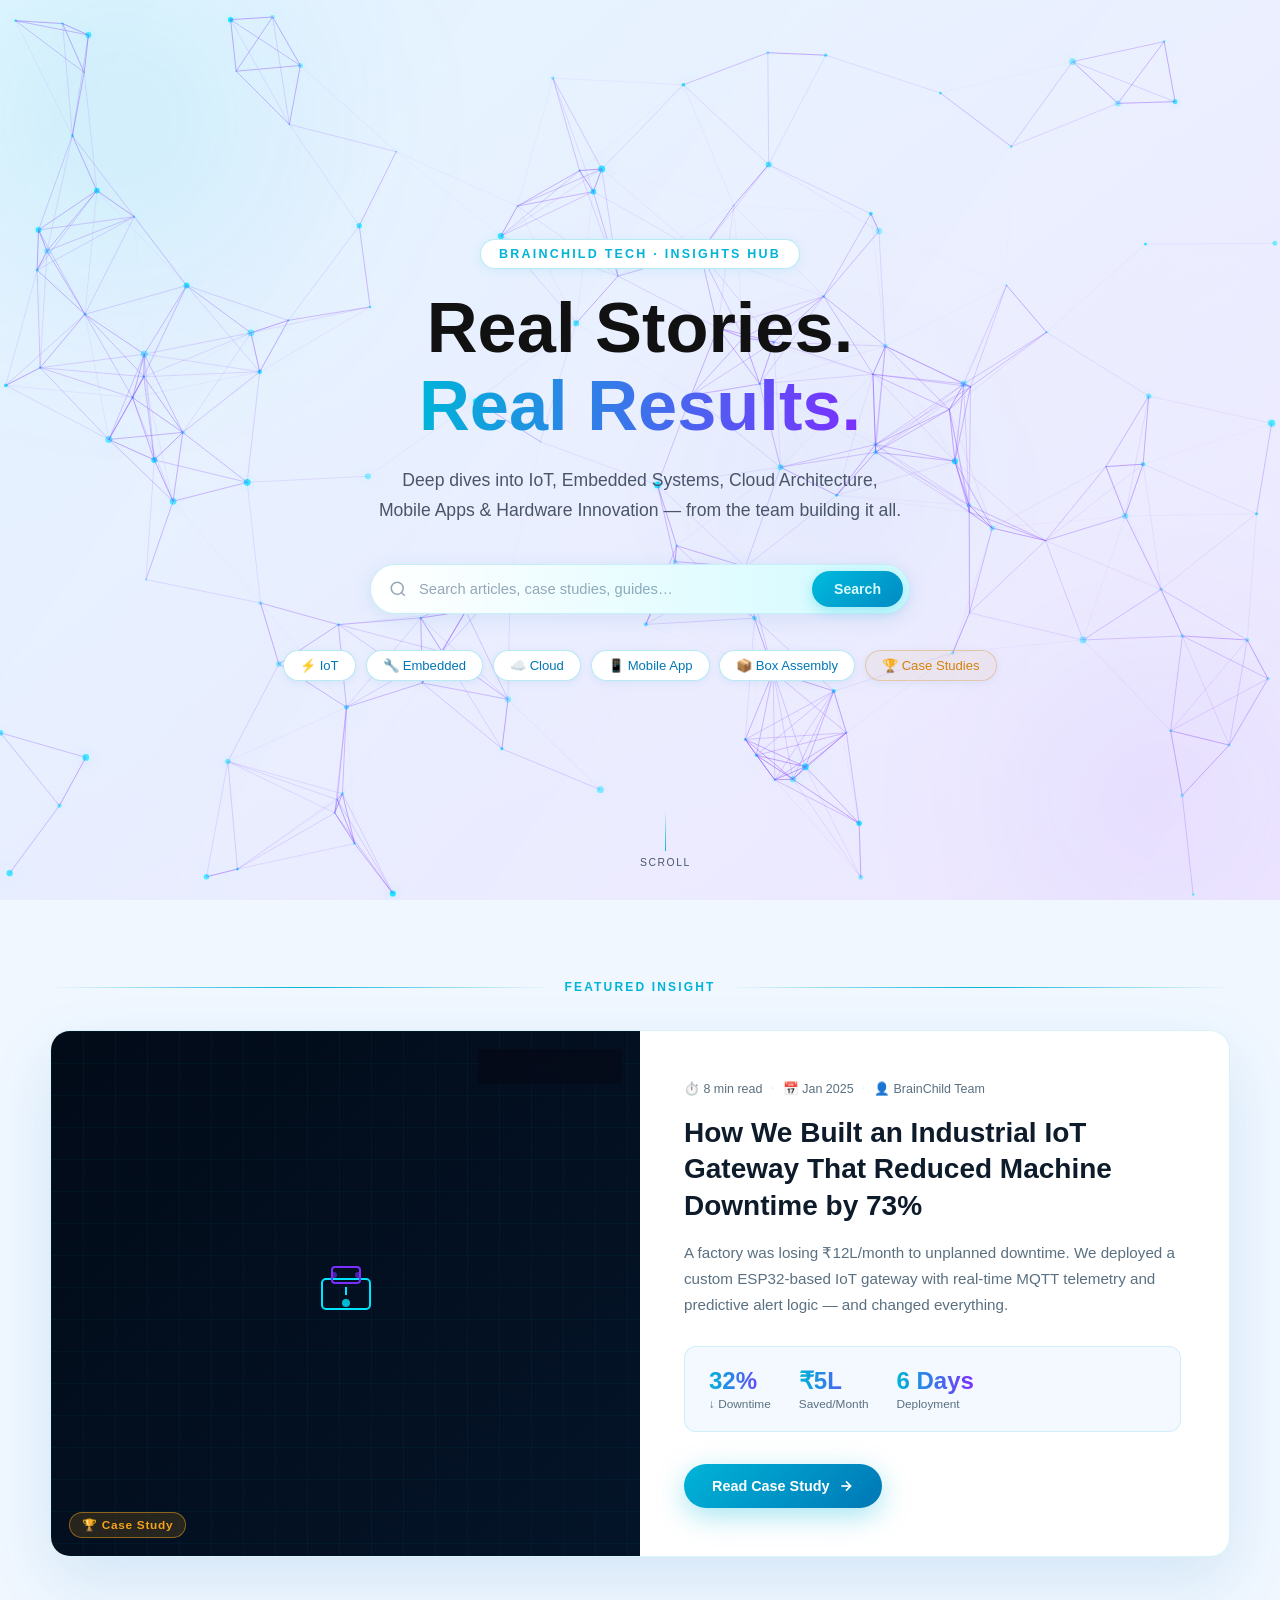
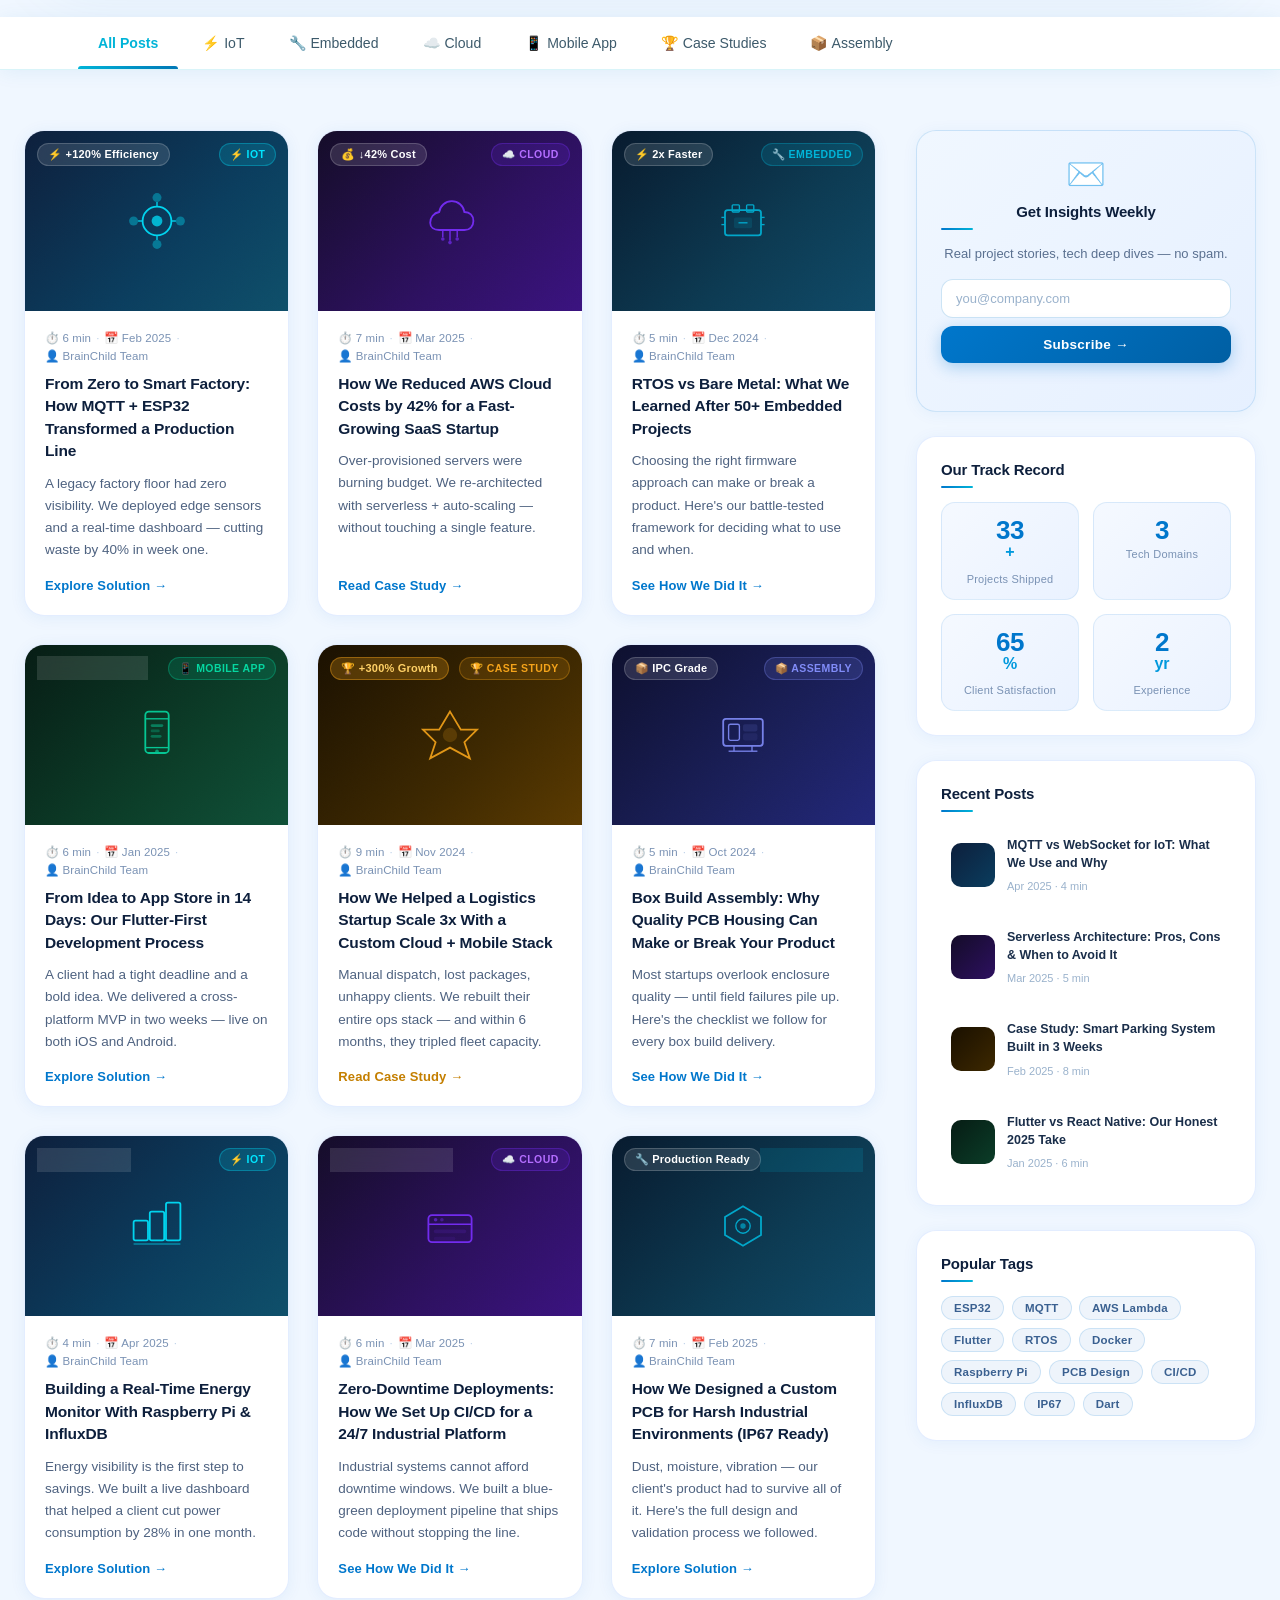
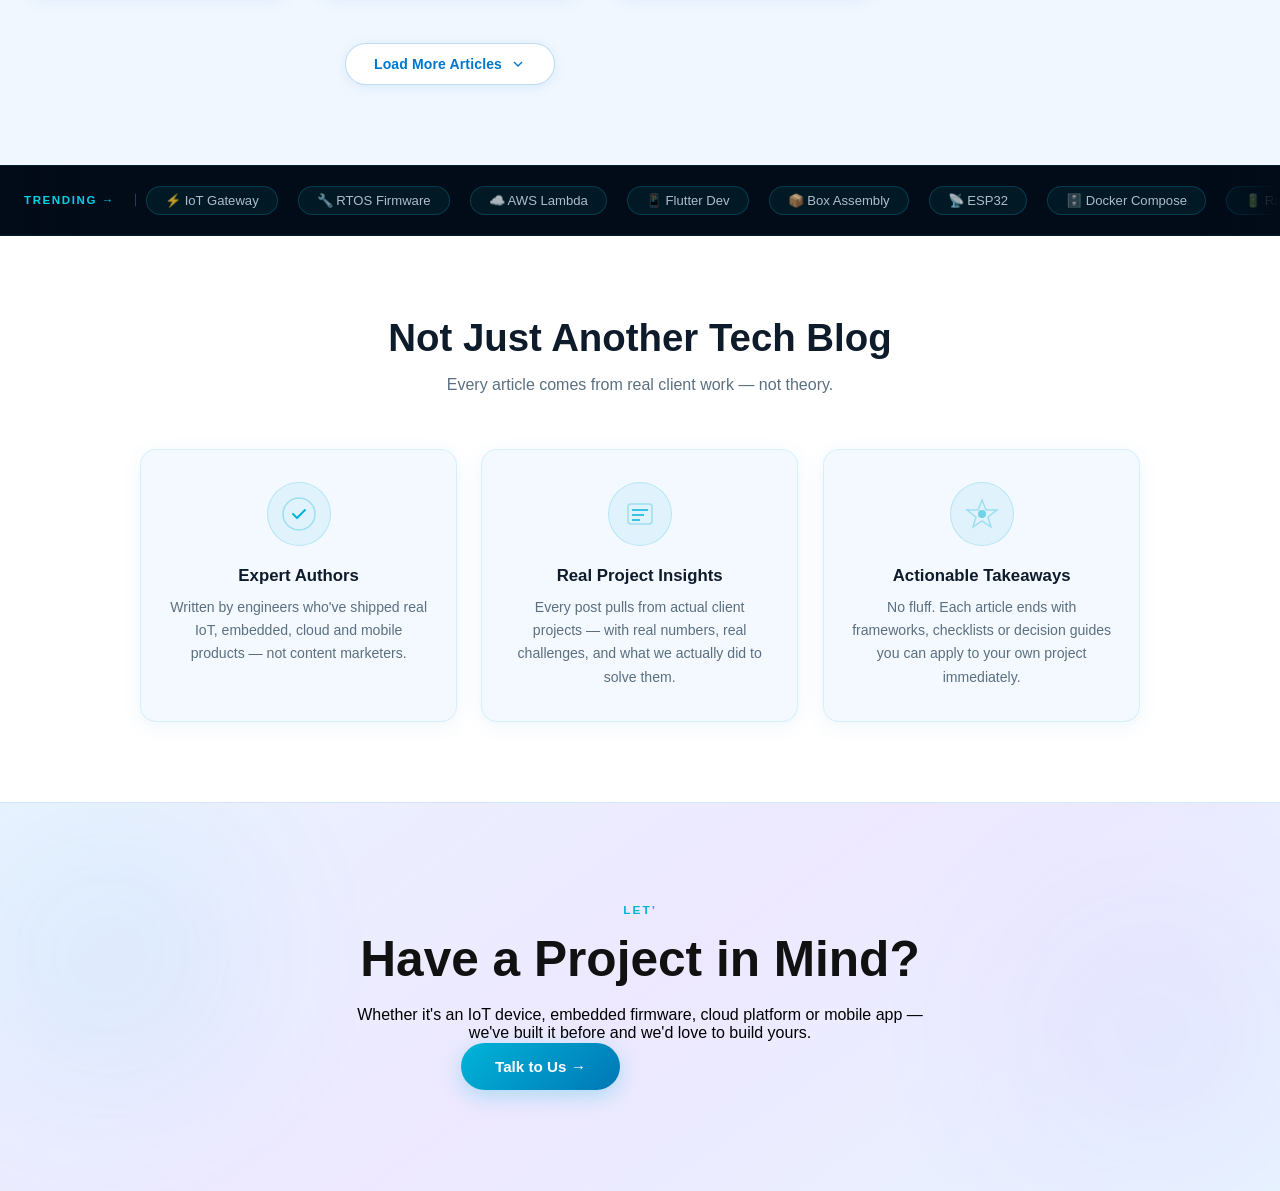
==== BlogUpdated/blog.html @ 2b380e10 "first commit" ====
<!DOCTYPE html>
<html lang="en">
<head>
  <meta charset="UTF-8" />
  <meta name="viewport" content="width=device-width, initial-scale=1.0" />
  <title>BrainChild Tech | Blog</title>

  <!-- ============================================================
       GOOGLE FONTS — Clash Display + DM Sans
  ============================================================ -->
  <link rel="preconnect" href="https://fonts.googleapis.com" />
  <link rel="preconnect" href="https://fonts.gstatic.com" crossorigin />
  <!-- <link href="https://fonts.googleapis.com/css2?family=Syne:wght@400;600;700;800&family=DM+Sans:wght@300;400;500;600&display=swap" rel="stylesheet" /> -->
  <link
  rel="stylesheet"
  href="https://cdnjs.cloudflare.com/ajax/libs/font-awesome/6.5.1/css/all.min.css"
  crossorigin="anonymous"
  referrerpolicy="no-referrer"
/>

  <!-- ============================================================
       SECTION CSS FILES — each section is fully isolated
  ============================================================ -->
  <link rel="stylesheet" href="css/navbar.css" />
  <link rel="stylesheet" href="css/bcb-hero.css" />
  <link rel="stylesheet" href="css/bcb-featured.css" />
  <link rel="stylesheet" href="css/bcb-filter.css" />
  <link rel="stylesheet" href="css/bcb-grid.css" />
  <link rel="stylesheet" href="css/bcb-sidebar.css" />
  <link rel="stylesheet" href="css/bcb-trending.css" />
  <link rel="stylesheet" href="css/bcb-trust.css" />
  <link rel="stylesheet" href="css/bcb-cta.css" />
  <link rel="stylesheet" href="css/bcb-footer.css" />

  <!-- ============================================================
       GLOBAL RESET — minimal, does not conflict with section CSS
  ============================================================ -->
  <style>
    *, *::before, *::after { box-sizing: border-box; margin: 0; padding: 0; }
    html { scroll-behavior: smooth; }
    body { font-family: 'DM Sans', sans-serif; background: #f0f7ff; overflow-x: hidden; }
    img { max-width: 100%; display: block; }
    a { text-decoration: none; color: inherit; }
  </style>
</head>
<body>

  <!-- ============================================================
       NAV PLACEHOLDER — Add your navbar code here
  ============================================================ -->
  <bct-header></bct-header>
  <!-- END NAV PLACEHOLDER -->


  <!-- ============================================================
       SECTION 1 — HERO / BANNER
       CSS: css/bcb-hero.css | JS: js/bcb-hero.js
  ============================================================ -->
  <section class="bcb-hero" id="bcb-hero-section" aria-label="Blog Hero">

    <!-- Parallax background layer -->
    <div class="bcb-hero__bg" aria-hidden="true">
      <div class="bcb-hero__orb bcb-hero__orb--1"></div>
      <div class="bcb-hero__orb bcb-hero__orb--2"></div>
      <div class="bcb-hero__orb bcb-hero__orb--3"></div>
      <canvas class="bcb-hero__canvas" id="bcbHeroCanvas"></canvas>
    </div>

    <!-- Hero content -->
    <div class="bcb-hero__container">
      <div class="bcb-hero__eyebrow">BrainChild Tech · Insights Hub</div>
      <h1 class="bcb-hero__title">
        Real Stories.<br />
        <span class="bcb-hero__title--accent">Real Results.</span>
      </h1>
      <p class="bcb-hero__subtitle">
        Deep dives into IoT, Embedded Systems, Cloud Architecture,<br class="bcb-hero__br" />
        Mobile Apps & Hardware Innovation — from the team building it all.
      </p>

      <!-- Search bar -->
      <div class="bcb-hero__search" role="search">
        <span class="bcb-hero__search-icon" aria-hidden="true">
          <svg width="18" height="18" viewBox="0 0 24 24" fill="none" stroke="currentColor" stroke-width="2"><circle cx="11" cy="11" r="8"/><line x1="21" y1="21" x2="16.65" y2="16.65"/></svg>
        </span>
        <input class="bcb-hero__search-input" type="text" placeholder="Search articles, case studies, guides…" aria-label="Search blog" id="bcbHeroSearch" />
        <button class="bcb-hero__search-btn" aria-label="Submit search">Search</button>
      </div>

      <!-- Floating topic pills -->
      <div class="bcb-hero__pills" aria-label="Topic categories">
        <span class="bcb-hero__pill" data-delay="0">⚡ IoT</span>
        <span class="bcb-hero__pill" data-delay="80">🔧 Embedded</span>
        <span class="bcb-hero__pill" data-delay="160">☁️ Cloud</span>
        <span class="bcb-hero__pill" data-delay="240">📱 Mobile App</span>
        <span class="bcb-hero__pill" data-delay="320">📦 Box Assembly</span>
        <span class="bcb-hero__pill bcb-hero__pill--gold" data-delay="400">🏆 Case Studies</span>
      </div>
    </div>

    <!-- Scroll indicator -->
    <div class="bcb-hero__scroll" aria-hidden="true">
      <span class="bcb-hero__scroll-line"></span>
      <span class="bcb-hero__scroll-text">Scroll</span>
    </div>

  </section>
  <!-- END SECTION 1 — HERO -->


  <!-- ============================================================
       SECTION 2 — FEATURED POST
       CSS: css/bcb-featured.css | JS: js/bcb-featured.js
  ============================================================ -->
  <section class="bcb-featured" id="bcb-featured-section" aria-label="Featured Post">
    <div class="bcb-featured__container">

      <!-- Section label -->
      <div class="bcb-featured__label" aria-hidden="true">
        <span class="bcb-featured__label-line"></span>
        <span class="bcb-featured__label-text">Featured Insight</span>
        <span class="bcb-featured__label-line"></span>
      </div>

      <!-- Featured card -->
      <article class="bcb-featured__card" id="bcbFeaturedCard">

        <!-- Left: Illustration / Thumbnail -->
        <div class="bcb-featured__visual">
          <div class="bcb-featured__thumb">
            <!-- Gradient illustration with icons -->
            <div class="bcb-featured__thumb-bg">
              <div class="bcb-featured__thumb-icon">
                <svg width="64" height="64" viewBox="0 0 64 64" fill="none">
                  <rect x="8" y="20" width="48" height="30" rx="4" stroke="#00e5ff" stroke-width="2" fill="none"/>
                  <rect x="18" y="8" width="28" height="16" rx="3" stroke="#7b2fff" stroke-width="2" fill="none"/>
                  <circle cx="32" cy="44" r="4" fill="#00e5ff" opacity="0.8"/>
                  <line x1="32" y1="36" x2="32" y2="28" stroke="#00e5ff" stroke-width="2"/>
                  <circle cx="20" cy="16" r="3" fill="#7b2fff" opacity="0.6"/>
                  <circle cx="44" cy="16" r="3" fill="#7b2fff" opacity="0.6"/>
                </svg>
              </div>
              <div class="bcb-featured__thumb-grid" aria-hidden="true"></div>
            </div>
            <!-- Result badge -->
            <div class="bcb-featured__badge">
              <span class="bcb-featured__badge-icon">🚀</span>
              <span class="bcb-featured__badge-text">+300% Uptime</span>
            </div>
            <!-- Category tag -->
            <div class="bcb-featured__cat bcb-featured__cat--gold">🏆 Case Study</div>
          </div>
        </div>

        <!-- Right: Content -->
        <div class="bcb-featured__content">
          <div class="bcb-featured__meta">
            <span class="bcb-featured__meta-item">⏱️ 8 min read</span>
            <span class="bcb-featured__meta-dot" aria-hidden="true">·</span>
            <span class="bcb-featured__meta-item">📅 Jan 2025</span>
            <span class="bcb-featured__meta-dot" aria-hidden="true">·</span>
            <span class="bcb-featured__meta-item">👤 BrainChild Team</span>
          </div>

          <h2 class="bcb-featured__title">
            How We Built an Industrial IoT Gateway That Reduced Machine Downtime by 73%
          </h2>

          <p class="bcb-featured__desc">
            A factory was losing ₹12L/month to unplanned downtime. We deployed a custom ESP32-based IoT gateway with real-time MQTT telemetry and predictive alert logic — and changed everything.
          </p>

          <!-- Metrics row -->
          <div class="bcb-featured__metrics">
            <div class="bcb-featured__metric">
              <span class="bcb-featured__metric-val">73%</span>
              <span class="bcb-featured__metric-label">↓ Downtime</span>
            </div>
            <div class="bcb-featured__metric">
              <span class="bcb-featured__metric-val">₹12L</span>
              <span class="bcb-featured__metric-label">Saved/Month</span>
            </div>
            <div class="bcb-featured__metric">
              <span class="bcb-featured__metric-val">14 Days</span>
              <span class="bcb-featured__metric-label">Deployment</span>
            </div>
          </div>

          <a class="bcb-featured__cta" href="#" aria-label="Read this case study">
            Read Case Study
            <svg width="16" height="16" viewBox="0 0 24 24" fill="none" stroke="currentColor" stroke-width="2.5"><line x1="5" y1="12" x2="19" y2="12"/><polyline points="12 5 19 12 12 19"/></svg>
          </a>
        </div>

      </article>
    </div>
  </section>
  <!-- END SECTION 2 — FEATURED POST -->


  <!-- ============================================================
       SECTION 3 — CATEGORY FILTER TABS
       CSS: css/bcb-filter.css | JS: js/bcb-filter.js
  ============================================================ -->
  <section class="bcb-filter" id="bcb-filter-section" aria-label="Category Filter">
    <div class="bcb-filter__container">
      <div class="bcb-filter__tabs" role="tablist" aria-label="Blog categories" id="bcbFilterTabs">
        <button class="bcb-filter__tab bcb-filter__tab--active" role="tab" data-filter="all" aria-selected="true">All Posts</button>
        <button class="bcb-filter__tab" role="tab" data-filter="iot" aria-selected="false">⚡ IoT</button>
        <button class="bcb-filter__tab" role="tab" data-filter="embedded" aria-selected="false">🔧 Embedded</button>
        <button class="bcb-filter__tab" role="tab" data-filter="cloud" aria-selected="false">☁️ Cloud</button>
        <button class="bcb-filter__tab" role="tab" data-filter="mobile" aria-selected="false">📱 Mobile App</button>
        <button class="bcb-filter__tab" role="tab" data-filter="casestudy" aria-selected="false">🏆 Case Studies</button>
        <button class="bcb-filter__tab" role="tab" data-filter="assembly" aria-selected="false">📦 Assembly</button>
        <!-- Active indicator bar -->
        <div class="bcb-filter__indicator" id="bcbFilterIndicator" aria-hidden="true"></div>
      </div>
    </div>
  </section>
  <!-- END SECTION 3 — CATEGORY FILTER TABS -->


  <!-- ============================================================
       SECTION 4 + 5 — BLOG GRID + SIDEBAR (side by side)
       CSS: css/bcb-grid.css + css/bcb-sidebar.css
       JS:  js/bcb-grid.js  + js/bcb-sidebar.js
  ============================================================ -->
  <section class="bcb-layout" id="bcb-layout-section" aria-label="Blog Content">
    <div class="bcb-layout__container">

      <!-- ── BLOG GRID (70%) ── -->
      <main class="bcb-grid" id="bcb-grid-section" aria-label="Blog Posts Grid">
        <div class="bcb-grid__wrapper" id="bcbGridWrapper">

          <!-- CARD 1 — IoT -->
          <article class="bcb-grid__card" data-category="iot" data-delay="0">
            <div class="bcb-grid__thumb">
              <div class="bcb-grid__thumb-bg bcb-grid__thumb-bg--cyan">
                <svg class="bcb-grid__thumb-icon" viewBox="0 0 80 80" fill="none">
                  <circle cx="40" cy="40" r="16" stroke="#00e5ff" stroke-width="2" fill="none"/>
                  <circle cx="40" cy="40" r="6" fill="#00e5ff" opacity="0.8"/>
                  <circle cx="14" cy="40" r="5" fill="#00e5ff" opacity="0.4"/>
                  <circle cx="66" cy="40" r="5" fill="#00e5ff" opacity="0.4"/>
                  <circle cx="40" cy="14" r="5" fill="#00e5ff" opacity="0.4"/>
                  <circle cx="40" cy="66" r="5" fill="#00e5ff" opacity="0.4"/>
                  <line x1="19" y1="40" x2="24" y2="40" stroke="#00e5ff" stroke-width="1.5"/>
                  <line x1="56" y1="40" x2="61" y2="40" stroke="#00e5ff" stroke-width="1.5"/>
                  <line x1="40" y1="19" x2="40" y2="24" stroke="#00e5ff" stroke-width="1.5"/>
                  <line x1="40" y1="56" x2="40" y2="61" stroke="#00e5ff" stroke-width="1.5"/>
                </svg>
              </div>
              <div class="bcb-grid__badge">⚡ +120% Efficiency</div>
              <div class="bcb-grid__cat bcb-grid__cat--cyan">⚡ IoT</div>
            </div>
            <div class="bcb-grid__body">
              <div class="bcb-grid__meta">
                <span>⏱️ 6 min</span><span class="bcb-grid__dot">·</span>
                <span>📅 Feb 2025</span><span class="bcb-grid__dot">·</span>
                <span>👤 BrainChild Team</span>
              </div>
              <h3 class="bcb-grid__title">From Zero to Smart Factory: How MQTT + ESP32 Transformed a Production Line</h3>
              <p class="bcb-grid__desc">A legacy factory floor had zero visibility. We deployed edge sensors and a real-time dashboard — cutting waste by 40% in week one.</p>
              <a class="bcb-grid__cta" href="#">Explore Solution →</a>
            </div>
          </article>

          <!-- CARD 2 — Cloud -->
          <article class="bcb-grid__card" data-category="cloud" data-delay="100">
            <div class="bcb-grid__thumb">
              <div class="bcb-grid__thumb-bg bcb-grid__thumb-bg--purple">
                <svg class="bcb-grid__thumb-icon" viewBox="0 0 80 80" fill="none">
                  <path d="M56 50 C62 50 66 46 66 40 C66 34 62 30 56 30 C55 23 49 18 42 18 C35 18 29 23 28 30 C22 31 18 36 18 42 C18 47 22 50 28 50 Z" stroke="#7b2fff" stroke-width="2" fill="none"/>
                  <line x1="32" y1="58" x2="32" y2="50" stroke="#7b2fff" stroke-width="1.5"/>
                  <line x1="40" y1="62" x2="40" y2="50" stroke="#7b2fff" stroke-width="1.5"/>
                  <line x1="48" y1="58" x2="48" y2="50" stroke="#7b2fff" stroke-width="1.5"/>
                  <circle cx="32" cy="60" r="2" fill="#7b2fff" opacity="0.7"/>
                  <circle cx="40" cy="64" r="2" fill="#7b2fff" opacity="0.7"/>
                  <circle cx="48" cy="60" r="2" fill="#7b2fff" opacity="0.7"/>
                </svg>
              </div>
              <div class="bcb-grid__badge">💰 ↓42% Cost</div>
              <div class="bcb-grid__cat bcb-grid__cat--purple">☁️ Cloud</div>
            </div>
            <div class="bcb-grid__body">
              <div class="bcb-grid__meta">
                <span>⏱️ 7 min</span><span class="bcb-grid__dot">·</span>
                <span>📅 Mar 2025</span><span class="bcb-grid__dot">·</span>
                <span>👤 BrainChild Team</span>
              </div>
              <h3 class="bcb-grid__title">How We Reduced AWS Cloud Costs by 42% for a Fast-Growing SaaS Startup</h3>
              <p class="bcb-grid__desc">Over-provisioned servers were burning budget. We re-architected with serverless + auto-scaling — without touching a single feature.</p>
              <a class="bcb-grid__cta" href="#">Read Case Study →</a>
            </div>
          </article>

          <!-- CARD 3 — Embedded -->
          <article class="bcb-grid__card" data-category="embedded" data-delay="200">
            <div class="bcb-grid__thumb">
              <div class="bcb-grid__thumb-bg bcb-grid__thumb-bg--teal">
                <svg class="bcb-grid__thumb-icon" viewBox="0 0 80 80" fill="none">
                  <rect x="20" y="28" width="40" height="28" rx="3" stroke="#00b4d8" stroke-width="2" fill="none"/>
                  <rect x="28" y="22" width="8" height="8" rx="1" stroke="#00b4d8" stroke-width="1.5" fill="none"/>
                  <rect x="44" y="22" width="8" height="8" rx="1" stroke="#00b4d8" stroke-width="1.5" fill="none"/>
                  <line x1="16" y1="36" x2="20" y2="36" stroke="#00b4d8" stroke-width="1.5"/>
                  <line x1="16" y1="44" x2="20" y2="44" stroke="#00b4d8" stroke-width="1.5"/>
                  <line x1="60" y1="36" x2="64" y2="36" stroke="#00b4d8" stroke-width="1.5"/>
                  <line x1="60" y1="44" x2="64" y2="44" stroke="#00b4d8" stroke-width="1.5"/>
                  <rect x="30" y="36" width="20" height="12" rx="2" fill="#00b4d8" opacity="0.15"/>
                  <line x1="35" y1="42" x2="45" y2="42" stroke="#00b4d8" stroke-width="1.5"/>
                </svg>
              </div>
              <div class="bcb-grid__badge">⚡ 2x Faster</div>
              <div class="bcb-grid__cat bcb-grid__cat--teal">🔧 Embedded</div>
            </div>
            <div class="bcb-grid__body">
              <div class="bcb-grid__meta">
                <span>⏱️ 5 min</span><span class="bcb-grid__dot">·</span>
                <span>📅 Dec 2024</span><span class="bcb-grid__dot">·</span>
                <span>👤 BrainChild Team</span>
              </div>
              <h3 class="bcb-grid__title">RTOS vs Bare Metal: What We Learned After 50+ Embedded Projects</h3>
              <p class="bcb-grid__desc">Choosing the right firmware approach can make or break a product. Here's our battle-tested framework for deciding what to use and when.</p>
              <a class="bcb-grid__cta" href="#">See How We Did It →</a>
            </div>
          </article>

          <!-- CARD 4 — Mobile -->
          <article class="bcb-grid__card" data-category="mobile" data-delay="0">
            <div class="bcb-grid__thumb">
              <div class="bcb-grid__thumb-bg bcb-grid__thumb-bg--green">
                <svg class="bcb-grid__thumb-icon" viewBox="0 0 80 80" fill="none">
                  <rect x="27" y="14" width="26" height="46" rx="4" stroke="#06d6a0" stroke-width="2" fill="none"/>
                  <line x1="27" y1="22" x2="53" y2="22" stroke="#06d6a0" stroke-width="1.5"/>
                  <line x1="27" y1="54" x2="53" y2="54" stroke="#06d6a0" stroke-width="1.5"/>
                  <circle cx="40" cy="58" r="2" fill="#06d6a0" opacity="0.7"/>
                  <rect x="33" y="28" width="14" height="3" rx="1.5" fill="#06d6a0" opacity="0.5"/>
                  <rect x="33" y="34" width="10" height="3" rx="1.5" fill="#06d6a0" opacity="0.3"/>
                  <rect x="33" y="40" width="12" height="3" rx="1.5" fill="#06d6a0" opacity="0.4"/>
                </svg>
              </div>
              <div class="bcb-grid__badge">🚀 14 Days MVP</div>
              <div class="bcb-grid__cat bcb-grid__cat--green">📱 Mobile App</div>
            </div>
            <div class="bcb-grid__body">
              <div class="bcb-grid__meta">
                <span>⏱️ 6 min</span><span class="bcb-grid__dot">·</span>
                <span>📅 Jan 2025</span><span class="bcb-grid__dot">·</span>
                <span>👤 BrainChild Team</span>
              </div>
              <h3 class="bcb-grid__title">From Idea to App Store in 14 Days: Our Flutter-First Development Process</h3>
              <p class="bcb-grid__desc">A client had a tight deadline and a bold idea. We delivered a cross-platform MVP in two weeks — live on both iOS and Android.</p>
              <a class="bcb-grid__cta" href="#">Explore Solution →</a>
            </div>
          </article>

          <!-- CARD 5 — Case Study (Gold) -->
          <article class="bcb-grid__card" data-category="casestudy" data-delay="100">
            <div class="bcb-grid__thumb">
              <div class="bcb-grid__thumb-bg bcb-grid__thumb-bg--gold">
                <svg class="bcb-grid__thumb-icon" viewBox="0 0 80 80" fill="none">
                  <polygon points="40,14 52,34 70,34 56,48 62,66 40,54 18,66 24,48 10,34 28,34" stroke="#f4a31a" stroke-width="2" fill="none"/>
                  <circle cx="40" cy="40" r="8" fill="#f4a31a" opacity="0.2"/>
                </svg>
              </div>
              <div class="bcb-grid__badge bcb-grid__badge--gold">🏆 +300% Growth</div>
              <div class="bcb-grid__cat bcb-grid__cat--gold">🏆 Case Study</div>
            </div>
            <div class="bcb-grid__body">
              <div class="bcb-grid__meta">
                <span>⏱️ 9 min</span><span class="bcb-grid__dot">·</span>
                <span>📅 Nov 2024</span><span class="bcb-grid__dot">·</span>
                <span>👤 BrainChild Team</span>
              </div>
              <h3 class="bcb-grid__title">How We Helped a Logistics Startup Scale 3x With a Custom Cloud + Mobile Stack</h3>
              <p class="bcb-grid__desc">Manual dispatch, lost packages, unhappy clients. We rebuilt their entire ops stack — and within 6 months, they tripled fleet capacity.</p>
              <a class="bcb-grid__cta bcb-grid__cta--gold" href="#">Read Case Study →</a>
            </div>
          </article>

          <!-- CARD 6 — Assembly -->
          <article class="bcb-grid__card" data-category="assembly" data-delay="200">
            <div class="bcb-grid__thumb">
              <div class="bcb-grid__thumb-bg bcb-grid__thumb-bg--indigo">
                <svg class="bcb-grid__thumb-icon" viewBox="0 0 80 80" fill="none">
                  <rect x="18" y="22" width="44" height="30" rx="3" stroke="#818cf8" stroke-width="2" fill="none"/>
                  <rect x="24" y="28" width="12" height="18" rx="2" stroke="#818cf8" stroke-width="1.5" fill="none"/>
                  <rect x="40" y="28" width="16" height="8" rx="2" fill="#818cf8" opacity="0.15"/>
                  <rect x="40" y="38" width="16" height="8" rx="2" fill="#818cf8" opacity="0.1"/>
                  <line x1="30" y1="52" x2="30" y2="58" stroke="#818cf8" stroke-width="1.5"/>
                  <line x1="50" y1="52" x2="50" y2="58" stroke="#818cf8" stroke-width="1.5"/>
                  <line x1="24" y1="58" x2="56" y2="58" stroke="#818cf8" stroke-width="1.5"/>
                </svg>
              </div>
              <div class="bcb-grid__badge">📦 IPC Grade</div>
              <div class="bcb-grid__cat bcb-grid__cat--indigo">📦 Assembly</div>
            </div>
            <div class="bcb-grid__body">
              <div class="bcb-grid__meta">
                <span>⏱️ 5 min</span><span class="bcb-grid__dot">·</span>
                <span>📅 Oct 2024</span><span class="bcb-grid__dot">·</span>
                <span>👤 BrainChild Team</span>
              </div>
              <h3 class="bcb-grid__title">Box Build Assembly: Why Quality PCB Housing Can Make or Break Your Product</h3>
              <p class="bcb-grid__desc">Most startups overlook enclosure quality — until field failures pile up. Here's the checklist we follow for every box build delivery.</p>
              <a class="bcb-grid__cta" href="#">See How We Did It →</a>
            </div>
          </article>

          <!-- CARD 7 — IoT -->
          <article class="bcb-grid__card" data-category="iot" data-delay="0">
            <div class="bcb-grid__thumb">
              <div class="bcb-grid__thumb-bg bcb-grid__thumb-bg--cyan">
                <svg class="bcb-grid__thumb-icon" viewBox="0 0 80 80" fill="none">
                  <rect x="14" y="34" width="16" height="22" rx="2" stroke="#00e5ff" stroke-width="2" fill="none"/>
                  <rect x="32" y="24" width="16" height="32" rx="2" stroke="#00e5ff" stroke-width="2" fill="none"/>
                  <rect x="50" y="14" width="16" height="42" rx="2" stroke="#00e5ff" stroke-width="2" fill="none"/>
                  <line x1="14" y1="60" x2="66" y2="60" stroke="#00e5ff" stroke-width="1.5" opacity="0.5"/>
                </svg>
              </div>
              <div class="bcb-grid__badge">📡 Real-Time</div>
              <div class="bcb-grid__cat bcb-grid__cat--cyan">⚡ IoT</div>
            </div>
            <div class="bcb-grid__body">
              <div class="bcb-grid__meta">
                <span>⏱️ 4 min</span><span class="bcb-grid__dot">·</span>
                <span>📅 Apr 2025</span><span class="bcb-grid__dot">·</span>
                <span>👤 BrainChild Team</span>
              </div>
              <h3 class="bcb-grid__title">Building a Real-Time Energy Monitor With Raspberry Pi & InfluxDB</h3>
              <p class="bcb-grid__desc">Energy visibility is the first step to savings. We built a live dashboard that helped a client cut power consumption by 28% in one month.</p>
              <a class="bcb-grid__cta" href="#">Explore Solution →</a>
            </div>
          </article>

          <!-- CARD 8 — Cloud -->
          <article class="bcb-grid__card" data-category="cloud" data-delay="100">
            <div class="bcb-grid__thumb">
              <div class="bcb-grid__thumb-bg bcb-grid__thumb-bg--purple">
                <svg class="bcb-grid__thumb-icon" viewBox="0 0 80 80" fill="none">
                  <rect x="16" y="28" width="48" height="30" rx="4" stroke="#7b2fff" stroke-width="2" fill="none"/>
                  <line x1="16" y1="38" x2="64" y2="38" stroke="#7b2fff" stroke-width="1.5"/>
                  <circle cx="24" cy="33" r="2" fill="#7b2fff" opacity="0.6"/>
                  <circle cx="31" cy="33" r="2" fill="#7b2fff" opacity="0.4"/>
                  <rect x="22" y="44" width="36" height="4" rx="2" fill="#7b2fff" opacity="0.15"/>
                  <rect x="22" y="52" width="24" height="4" rx="2" fill="#7b2fff" opacity="0.1"/>
                </svg>
              </div>
              <div class="bcb-grid__badge">☁️ Zero Downtime</div>
              <div class="bcb-grid__cat bcb-grid__cat--purple">☁️ Cloud</div>
            </div>
            <div class="bcb-grid__body">
              <div class="bcb-grid__meta">
                <span>⏱️ 6 min</span><span class="bcb-grid__dot">·</span>
                <span>📅 Mar 2025</span><span class="bcb-grid__dot">·</span>
                <span>👤 BrainChild Team</span>
              </div>
              <h3 class="bcb-grid__title">Zero-Downtime Deployments: How We Set Up CI/CD for a 24/7 Industrial Platform</h3>
              <p class="bcb-grid__desc">Industrial systems cannot afford downtime windows. We built a blue-green deployment pipeline that ships code without stopping the line.</p>
              <a class="bcb-grid__cta" href="#">See How We Did It →</a>
            </div>
          </article>

          <!-- CARD 9 — Embedded -->
          <article class="bcb-grid__card" data-category="embedded" data-delay="200">
            <div class="bcb-grid__thumb">
              <div class="bcb-grid__thumb-bg bcb-grid__thumb-bg--teal">
                <svg class="bcb-grid__thumb-icon" viewBox="0 0 80 80" fill="none">
                  <path d="M20 50 L20 30 L40 18 L60 30 L60 50 L40 62 Z" stroke="#00b4d8" stroke-width="2" fill="none"/>
                  <circle cx="40" cy="40" r="8" stroke="#00b4d8" stroke-width="1.5" fill="none"/>
                  <circle cx="40" cy="40" r="3" fill="#00b4d8" opacity="0.7"/>
                </svg>
              </div>
              <div class="bcb-grid__badge">🔧 Production Ready</div>
              <div class="bcb-grid__cat bcb-grid__cat--teal">🔧 Embedded</div>
            </div>
            <div class="bcb-grid__body">
              <div class="bcb-grid__meta">
                <span>⏱️ 7 min</span><span class="bcb-grid__dot">·</span>
                <span>📅 Feb 2025</span><span class="bcb-grid__dot">·</span>
                <span>👤 BrainChild Team</span>
              </div>
              <h3 class="bcb-grid__title">How We Designed a Custom PCB for Harsh Industrial Environments (IP67 Ready)</h3>
              <p class="bcb-grid__desc">Dust, moisture, vibration — our client's product had to survive all of it. Here's the full design and validation process we followed.</p>
              <a class="bcb-grid__cta" href="#">Explore Solution →</a>
            </div>
          </article>

        </div><!-- end bcb-grid__wrapper -->

        <!-- Load more -->
        <div class="bcb-grid__loadmore">
          <button class="bcb-grid__loadmore-btn" id="bcbLoadMore" aria-label="Load more articles">
            Load More Articles
            <svg width="16" height="16" viewBox="0 0 24 24" fill="none" stroke="currentColor" stroke-width="2"><polyline points="6 9 12 15 18 9"/></svg>
          </button>
        </div>

      </main>
      <!-- END BLOG GRID -->


      <!-- ── SIDEBAR (30%) ── -->
      <aside class="bcb-sidebar" id="bcb-sidebar-section" aria-label="Blog Sidebar">

        <!-- Newsletter Subscribe -->
        <div class="bcb-sidebar__widget bcb-sidebar__newsletter" id="bcbNewsletterWidget">
          <div class="bcb-sidebar__widget-icon" aria-hidden="true">✉️</div>
          <h3 class="bcb-sidebar__widget-title">Get Insights Weekly</h3>
          <p class="bcb-sidebar__widget-desc">Real project stories, tech deep dives — no spam.</p>
          <div class="bcb-sidebar__newsletter-form">
            <input class="bcb-sidebar__newsletter-input" type="email" placeholder="you@company.com" aria-label="Email for newsletter" id="bcbNewsletterEmail" />
            <button class="bcb-sidebar__newsletter-btn" id="bcbNewsletterBtn" aria-label="Subscribe">Subscribe →</button>
          </div>
          <p class="bcb-sidebar__newsletter-note" id="bcbNewsletterMsg" aria-live="polite"></p>
        </div>

        <!-- Tech Stats -->
        <div class="bcb-sidebar__widget bcb-sidebar__stats" id="bcbStatsWidget">
          <h3 class="bcb-sidebar__widget-title">Our Track Record</h3>
          <div class="bcb-sidebar__stats-grid">
            <div class="bcb-sidebar__stat">
              <span class="bcb-sidebar__stat-val" data-target="50">0</span><span class="bcb-sidebar__stat-suffix">+</span>
              <span class="bcb-sidebar__stat-label">Projects Shipped</span>
            </div>
            <div class="bcb-sidebar__stat">
              <span class="bcb-sidebar__stat-val" data-target="5">0</span>
              <span class="bcb-sidebar__stat-label">Tech Domains</span>
            </div>
            <div class="bcb-sidebar__stat">
              <span class="bcb-sidebar__stat-val" data-target="98">0</span><span class="bcb-sidebar__stat-suffix">%</span>
              <span class="bcb-sidebar__stat-label">Client Satisfaction</span>
            </div>
            <div class="bcb-sidebar__stat">
              <span class="bcb-sidebar__stat-val" data-target="3">0</span><span class="bcb-sidebar__stat-suffix">yr</span>
              <span class="bcb-sidebar__stat-label">Experience</span>
            </div>
          </div>
        </div>

        <!-- Recent Posts -->
        <div class="bcb-sidebar__widget bcb-sidebar__recent" id="bcbRecentWidget">
          <h3 class="bcb-sidebar__widget-title">Recent Posts</h3>
          <ul class="bcb-sidebar__recent-list" aria-label="Recent blog posts">
            <li class="bcb-sidebar__recent-item">
              <div class="bcb-sidebar__recent-thumb bcb-sidebar__recent-thumb--cyan"></div>
              <div class="bcb-sidebar__recent-info">
                <a class="bcb-sidebar__recent-title" href="#">MQTT vs WebSocket for IoT: What We Use and Why</a>
                <span class="bcb-sidebar__recent-date">Apr 2025 · 4 min</span>
              </div>
            </li>
            <li class="bcb-sidebar__recent-item">
              <div class="bcb-sidebar__recent-thumb bcb-sidebar__recent-thumb--purple"></div>
              <div class="bcb-sidebar__recent-info">
                <a class="bcb-sidebar__recent-title" href="#">Serverless Architecture: Pros, Cons & When to Avoid It</a>
                <span class="bcb-sidebar__recent-date">Mar 2025 · 5 min</span>
              </div>
            </li>
            <li class="bcb-sidebar__recent-item">
              <div class="bcb-sidebar__recent-thumb bcb-sidebar__recent-thumb--gold"></div>
              <div class="bcb-sidebar__recent-info">
                <a class="bcb-sidebar__recent-title" href="#">Case Study: Smart Parking System Built in 3 Weeks</a>
                <span class="bcb-sidebar__recent-date">Feb 2025 · 8 min</span>
              </div>
            </li>
            <li class="bcb-sidebar__recent-item">
              <div class="bcb-sidebar__recent-thumb bcb-sidebar__recent-thumb--green"></div>
              <div class="bcb-sidebar__recent-info">
                <a class="bcb-sidebar__recent-title" href="#">Flutter vs React Native: Our Honest 2025 Take</a>
                <span class="bcb-sidebar__recent-date">Jan 2025 · 6 min</span>
              </div>
            </li>
          </ul>
        </div>

        <!-- Popular Tags -->
        <div class="bcb-sidebar__widget bcb-sidebar__tags" id="bcbTagsWidget">
          <h3 class="bcb-sidebar__widget-title">Popular Tags</h3>
          <div class="bcb-sidebar__tags-cloud" aria-label="Popular tags">
            <a class="bcb-sidebar__tag" href="#">ESP32</a>
            <a class="bcb-sidebar__tag" href="#">MQTT</a>
            <a class="bcb-sidebar__tag" href="#">AWS Lambda</a>
            <a class="bcb-sidebar__tag" href="#">Flutter</a>
            <a class="bcb-sidebar__tag" href="#">RTOS</a>
            <a class="bcb-sidebar__tag" href="#">Docker</a>
            <a class="bcb-sidebar__tag" href="#">Raspberry Pi</a>
            <a class="bcb-sidebar__tag" href="#">PCB Design</a>
            <a class="bcb-sidebar__tag" href="#">CI/CD</a>
            <a class="bcb-sidebar__tag" href="#">InfluxDB</a>
            <a class="bcb-sidebar__tag" href="#">IP67</a>
            <a class="bcb-sidebar__tag" href="#">Dart</a>
          </div>
        </div>

      </aside>
      <!-- END SIDEBAR -->

    </div>
  </section>
  <!-- END SECTION 4+5 — GRID + SIDEBAR -->


  <!-- ============================================================
       SECTION 6 — TRENDING TOPICS MARQUEE
       CSS: css/bcb-trending.css | JS: js/bcb-trending.js
  ============================================================ -->
  <section class="bcb-trending" id="bcb-trending-section" aria-label="Trending Topics">
    <div class="bcb-trending__label" aria-hidden="true">Trending →</div>
    <div class="bcb-trending__track-wrap" aria-hidden="true">
      <div class="bcb-trending__track" id="bcbTrendingTrack">
        <!-- Items duplicated for seamless loop — done by JS -->
        <span class="bcb-trending__item">⚡ IoT Gateway</span>
        <span class="bcb-trending__item">🔧 RTOS Firmware</span>
        <span class="bcb-trending__item">☁️ AWS Lambda</span>
        <span class="bcb-trending__item">📱 Flutter Dev</span>
        <span class="bcb-trending__item">📦 Box Assembly</span>
        <span class="bcb-trending__item">📡 ESP32</span>
        <span class="bcb-trending__item">🗄️ Docker Compose</span>
        <span class="bcb-trending__item">🔋 Raspberry Pi</span>
        <span class="bcb-trending__item">📊 InfluxDB</span>
        <span class="bcb-trending__item">🌐 MQTT Protocol</span>
        <span class="bcb-trending__item">⚙️ PCB Design</span>
        <span class="bcb-trending__item">🚀 CI/CD Pipeline</span>
      </div>
    </div>
  </section>
  <!-- END SECTION 6 — TRENDING TOPICS -->


  <!-- ============================================================
       SECTION 7 — WHY READ OUR BLOG (Trust Section)
       CSS: css/bcb-trust.css | JS: js/bcb-trust.js
  ============================================================ -->
  <section class="bcb-trust" id="bcb-trust-section" aria-label="Why Read Our Blog">
    <div class="bcb-trust__container">

      <div class="bcb-trust__header">
        <h2 class="bcb-trust__title">Not Just Another Tech Blog</h2>
        <p class="bcb-trust__subtitle">Every article comes from real client work — not theory.</p>
      </div>

      <div class="bcb-trust__cards">

        <div class="bcb-trust__card" data-delay="0">
          <div class="bcb-trust__card-icon" aria-hidden="true">
            <svg width="36" height="36" viewBox="0 0 36 36" fill="none">
              <circle cx="18" cy="18" r="16" stroke="currentColor" stroke-width="1.5" fill="none" opacity="0.3"/>
              <path d="M12 18l4 4 8-8" stroke="currentColor" stroke-width="2" stroke-linecap="round" stroke-linejoin="round"/>
            </svg>
          </div>
          <h3 class="bcb-trust__card-title">Expert Authors</h3>
          <p class="bcb-trust__card-desc">Written by engineers who've shipped real IoT, embedded, cloud and mobile products — not content marketers.</p>
        </div>

        <div class="bcb-trust__card" data-delay="120">
          <div class="bcb-trust__card-icon" aria-hidden="true">
            <svg width="36" height="36" viewBox="0 0 36 36" fill="none">
              <rect x="6" y="8" width="24" height="20" rx="3" stroke="currentColor" stroke-width="1.5" fill="none" opacity="0.3"/>
              <line x1="10" y1="14" x2="26" y2="14" stroke="currentColor" stroke-width="1.5"/>
              <line x1="10" y1="19" x2="22" y2="19" stroke="currentColor" stroke-width="1.5"/>
              <line x1="10" y1="24" x2="18" y2="24" stroke="currentColor" stroke-width="1.5"/>
            </svg>
          </div>
          <h3 class="bcb-trust__card-title">Real Project Insights</h3>
          <p class="bcb-trust__card-desc">Every post pulls from actual client projects — with real numbers, real challenges, and what we actually did to solve them.</p>
        </div>

        <div class="bcb-trust__card" data-delay="240">
          <div class="bcb-trust__card-icon" aria-hidden="true">
            <svg width="36" height="36" viewBox="0 0 36 36" fill="none">
              <polygon points="18,4 22,14 33,14 24,21 27,31 18,25 9,31 12,21 3,14 14,14" stroke="currentColor" stroke-width="1.5" fill="none" opacity="0.3"/>
              <circle cx="18" cy="18" r="4" fill="currentColor" opacity="0.5"/>
            </svg>
          </div>
          <h3 class="bcb-trust__card-title">Actionable Takeaways</h3>
          <p class="bcb-trust__card-desc">No fluff. Each article ends with frameworks, checklists or decision guides you can apply to your own project immediately.</p>
        </div>

      </div>
    </div>
  </section>
  <!-- END SECTION 7 — TRUST -->


  <!-- ============================================================
       SECTION 8 — CTA BANNER
       CSS: css/bcb-cta.css | JS: js/bcb-cta.js
  ============================================================ -->
  <section class="bcb-cta" id="bcb-cta-section" aria-label="Call to Action">
    <div class="bcb-cta__bg" aria-hidden="true">
      <div class="bcb-cta__orb bcb-cta__orb--1"></div>
      <div class="bcb-cta__orb bcb-cta__orb--2"></div>
    </div>
    <div class="bcb-cta__container">
      <div class="bcb-cta__eyebrow" aria-hidden="true">Let's Build Together</div>
      <h2 class="bcb-cta__title">Have a Project in Mind?</h2>
      <p class="bcb-cta__subtitle">
        Whether it's an IoT device, embedded firmware, cloud platform or mobile app —<br class="bcb-cta__br" />
        we've built it before and we'd love to build yours.
      </p>
      <div class="bcb-cta__actions">
        <a class="bcb-cta__btn bcb-cta__btn--primary" href="#" aria-label="Talk to our team">
          Talk to Us →
        </a>
        <a class="bcb-cta__btn bcb-cta__btn--outline" href="#" aria-label="View our services">
          View Our Services
        </a>
      </div>
    </div>
  </section>
  <!-- END SECTION 8 — CTA BANNER -->


  <!-- ============================================================
       FOOTER PLACEHOLDER — Add your footer code here
  ============================================================ -->
  <bct-footer></bct-footer>
  <!-- END FOOTER PLACEHOLDER -->


  <!-- ============================================================
       SECTION JS FILES — loaded in order, each fully isolated
  ============================================================ -->
  <script src="js/bcb-hero.js"></script>
  <script src="js/bcb-hero-bg-anim.js"></script>
  <script src="js/bcb-featured.js"></script>
  <script src="js/bcb-filter.js"></script>
  <script src="js/bcb-grid.js"></script>
  <script src="js/bcb-sidebar.js"></script>
  <script src="js/bcb-trending.js"></script>
  <script src="js/bcb-trust.js"></script>
  <script src="js/bcb-cta.js"></script>
  <script src="js/navbar.js"></script>
  <script src="js/bcb-footer.js"></script>
  <script src="js/bcb-animations.js"></script>

  <script src="/Combained/header.js"></script>
  <script src="/Combained/footer.js"></script>

</body>
</html>
---- BlogUpdated/css/navbar.css ----
/* ── Scoped box-sizing reset (navbar elements only) ── */
  .bct-nav *,
  .bct-nav *::before,
  .bct-nav *::after,
  .mob-overlay *,
  .mob-overlay *::before,
  .mob-overlay *::after,
  #cDot, #cRing {
    box-sizing: border-box;
  }

  /* ── CSS variables (--bct- prefixed, navbar-scoped) ── */
  .bct-nav,
  .mob-overlay,
  #cDot, #cRing {
    --bct-cyan:  #00e5ff;
    --bct-vio:   #7b2fff;
    --bct-pink:  #ff2d9b;
    --bct-gradh: linear-gradient(90deg, #00e5ff, #7b2fff);
    --bct-text:  #e8eeff;
    --bct-mute:  #5a6a94;
    --bct-bord:  rgba(0, 229, 255, 0.15);
  }

  /* ── Custom cursor ── */
  /* NOTE: Add  body { cursor: none; }  in your company.html CSS */
  #cDot {
    position: fixed; width: 7px; height: 7px;
    background: #00e5ff; border-radius: 50%;
    pointer-events: none; z-index: 99999;
    transform: translate(-50%, -50%);
    box-shadow: 0 0 10px #00e5ff;
  }
  #cRing {
    position: fixed; width: 26px; height: 26px;
    border: 1.5px solid rgba(0, 229, 255, 0.45);
    border-radius: 50%; pointer-events: none;
    z-index: 99998; transform: translate(-50%, -50%);
    transition: all 0.12s ease;
  }

  /* ════════════════════════════════════════════════
     NAVBAR
  ════════════════════════════════════════════════ */
  .bct-nav {
    position: fixed; top: 0; left: 0; width: 100%; z-index: 1000;
    transition: background 0.4s ease, backdrop-filter 0.4s ease,
                border-bottom 0.4s ease, box-shadow 0.4s ease;
  }

  .bct-nav.scrolled {
    background: rgba(5, 11, 24, 0.88);
    backdrop-filter: blur(22px); -webkit-backdrop-filter: blur(22px);
    border-bottom: 1px solid rgba(0, 229, 255, 0.15);
    box-shadow: 0 4px 30px rgba(0, 0, 0, 0.4);
  }

  .bct-nav .nav-inner {
    display: flex; align-items: center; justify-content: space-between;
    padding: 10px 52px; width: 100%; max-width: 100%;
    background: rgba(0, 0, 0, 0.88);
  }

  /* ── Logo ── */
  .bct-nav .bct-logo {
    display: flex; align-items: center; gap: 10px;
    text-decoration: none; flex-shrink: 0;
  }
  .bct-nav .bct-logo img {
    height: 34px;
    filter: drop-shadow(0 0 8px rgba(0, 229, 255, 0.4));
  }
  .bct-nav .bct-logo-name {
    font-family: 'Syne', sans-serif; font-weight: 700;
    font-size: 1.05rem; color: #fff; letter-spacing: 0.5px;
  }

  /* ── Desktop menu list ── */
  .bct-nav .bct-menu {
    display: flex; align-items: center; gap: 4px; list-style: none;
    margin: 0; padding: 0;
  }
  .bct-nav .bct-menu li > a,
  .bct-nav .bct-menu li > span {
    display: block; font-size: 0.86rem; font-weight: 500;
    color: rgba(232, 238, 255, 0.65);
    text-decoration: none; padding: 8px 13px; border-radius: 8px;
    cursor: pointer; white-space: nowrap;
    transition: color 0.25s, background 0.25s;
    font-family: 'Outfit', sans-serif;
  }
  .bct-nav .bct-menu li > a:hover,
  .bct-nav .bct-menu li > span:hover {
    color: #fff; background: rgba(0, 229, 255, 0.07);
  }
  .bct-nav .bct-menu li > a.active {
    color: #fff; background: rgba(0, 229, 255, 0.07);
  }

  /* ── Dropdown parent ── */
  .bct-nav .has-drop { position: relative; }

  /* ── Dropdown panel ── */
  .bct-nav .bct-drop {
      position: absolute; top: 100%; left: 50%;
      padding-top: 10px;
    transform: translateX(-50%) translateY(8px);
    min-width: 380px;
    background: rgba(6, 12, 28, 0.98);
    backdrop-filter: blur(22px); -webkit-backdrop-filter: blur(22px);
    border: 1px solid rgba(0, 229, 255, 0.15);
    border-radius: 16px; padding: 14px;
    opacity: 0; pointer-events: none; visibility: hidden;
    transition: opacity 0.22s cubic-bezier(0.22, 1, 0.36, 1),
                transform 0.22s cubic-bezier(0.22, 1, 0.36, 1),
                visibility 0s linear 0.22s;
    box-shadow: 0 20px 50px rgba(0, 0, 0, 0.55),
                0 0 0 1px rgba(0, 229, 255, 0.04);
    z-index: 999;
  }

  /* ////////// */
  /* ── Invisible bridge fills gap between nav item and dropdown ── */
.bct-nav .bct-drop::before {
  content: '';
  position: absolute;
  top: -10px;
  left: 0;
  right: 0;
  height: 10px;
  background: transparent;
}

/* ── Active span (used on Services page instead of <a>) ── */
.bct-nav .bct-menu li > span.active {
  color: #fff;
  background: rgba(0, 229, 255, 0.07);
}

  @media (hover: hover) {
    .bct-nav .has-drop:hover .bct-drop {
      opacity: 1; pointer-events: all; visibility: visible;
      transform: translateX(-50%) translateY(0);
      transition: opacity 0.22s cubic-bezier(0.22, 1, 0.36, 1),
                  transform 0.22s cubic-bezier(0.22, 1, 0.36, 1),
                  visibility 0s linear 0s;
    }
  }
  .bct-nav .has-drop.open .bct-drop {
    opacity: 1; pointer-events: all; visibility: visible;
    transform: translateX(-50%) translateY(0);
    transition: opacity 0.22s cubic-bezier(0.22, 1, 0.36, 1),
                transform 0.22s cubic-bezier(0.22, 1, 0.36, 1),
                visibility 0s linear 0s;
  }

  /* ── Dropdown heading ── */
  .bct-nav .bct-drop-head {
    font-family: 'Space Mono', monospace;
    font-size: 0.58rem; letter-spacing: 3px; text-transform: uppercase;
    color: rgba(0, 229, 255, 0.5);
    padding: 0 4px 10px;
    border-bottom: 1px solid rgba(255, 255, 255, 0.06);
    margin-bottom: 10px;
    margin-top: 0;
  }

  /* ── Dropdown grid ── */
  .bct-nav .bct-drop-grid {
    display: grid; grid-template-columns: 1fr 1fr; gap: 7px;
  }

  /* ── Each dropdown card ── */
  .bct-nav .bct-drop-card {
    display: flex; align-items: center; gap: 11px;
    padding: 10px 12px; border-radius: 11px;
    background: rgba(255, 255, 255, 0.03);
    border: 1px solid rgba(255, 255, 255, 0.05);
    text-decoration: none; cursor: pointer;
    transition: background 0.2s, border-color 0.2s, transform 0.2s;
  }
  .bct-nav .bct-drop-card:hover {
    background: rgba(0, 229, 255, 0.07);
    border-color: rgba(0, 229, 255, 0.22);
    transform: translateX(3px);
  }

  /* ── Icon badge ── */
  .bct-nav .bct-drop-icon {
    flex-shrink: 0; width: 32px; height: 32px; border-radius: 9px;
    display: flex; align-items: center; justify-content: center;
    position: relative; transition: box-shadow 0.25s;
  }
  .bct-nav .bct-drop-icon::before {
    content: ""; position: absolute; inset: 0; border-radius: 9px;
    background: var(--di-grad); opacity: 0.16; transition: opacity 0.22s;
  }
  .bct-nav .bct-drop-card:hover .bct-drop-icon::before { opacity: 0.3; }
  .bct-nav .bct-drop-icon::after {
    content: ""; position: absolute; inset: 0; border-radius: 9px;
    border: 1px solid var(--di-border); opacity: 0.8;
  }
  .bct-nav .bct-drop-icon i {
    position: relative; z-index: 1; font-size: 13px;
    background: var(--di-grad);
    -webkit-background-clip: text; -webkit-text-fill-color: transparent;
    background-clip: text;
  }
  .bct-nav .bct-drop-card:hover .bct-drop-icon {
    box-shadow: 0 0 14px var(--di-glow);
  }

  /* ── Icon colour tokens (--di- vars are local to each card, safe) ── */
  .bct-di--iot    { --di-grad: linear-gradient(135deg,#00e5ff,#3b82f6); --di-glow: rgba(0,229,255,.3);   --di-border: rgba(0,229,255,.28); }
  .bct-di--emb    { --di-grad: linear-gradient(135deg,#7b2fff,#00e5ff); --di-glow: rgba(123,47,255,.3);  --di-border: rgba(123,47,255,.28); }
  .bct-di--cloud  { --di-grad: linear-gradient(135deg,#38bdf8,#7b2fff); --di-glow: rgba(56,189,248,.3);  --di-border: rgba(56,189,248,.28); }
  .bct-di--mobile { --di-grad: linear-gradient(135deg,#ff2d9b,#7b2fff); --di-glow: rgba(255,45,155,.3);  --di-border: rgba(255,45,155,.28); }
  .bct-di--box    { --di-grad: linear-gradient(135deg,#f59e0b,#ef4444); --di-glow: rgba(245,158,11,.3);  --di-border: rgba(245,158,11,.28); }
  .bct-di--hw     { --di-grad: linear-gradient(135deg,#10b981,#00e5ff); --di-glow: rgba(16,185,129,.3);  --di-border: rgba(16,185,129,.28); }
  .bct-di--auto   { --di-grad: linear-gradient(135deg,#f97316,#ef4444); --di-glow: rgba(249,115,22,.3);  --di-border: rgba(249,115,22,.28); }
  .bct-di--home   { --di-grad: linear-gradient(135deg,#a855f7,#ff2d9b); --di-glow: rgba(168,85,247,.3);  --di-border: rgba(168,85,247,.28); }
  .bct-di--food   { --di-grad: linear-gradient(135deg,#10b981,#84cc16); --di-glow: rgba(16,185,129,.3);  --di-border: rgba(16,185,129,.28); }
  .bct-di--ind    { --di-grad: linear-gradient(135deg,#00e5ff,#f59e0b); --di-glow: rgba(0,229,255,.3);   --di-border: rgba(0,229,255,.28); }

  /* ── Card text ── */
  .bct-nav .bct-drop-texts {
    display: flex; flex-direction: column; gap: 2px; min-width: 0;
  }
  .bct-nav .bct-drop-label {
    font-family: 'Outfit', sans-serif; font-size: 0.82rem; font-weight: 500;
    color: rgba(232, 238, 255, 0.78); line-height: 1.2; white-space: nowrap;
    transition: color 0.2s;
  }
  .bct-nav .bct-drop-card:hover .bct-drop-label { color: #fff; }
  .bct-nav .bct-drop-sub {
    font-family: 'Space Mono', monospace; font-size: 0.5rem;
    letter-spacing: 0.8px; color: rgba(232, 238, 255, 0.28);
    text-transform: uppercase; white-space: nowrap;
  }

  /* ── Get Quote CTA Button ── */
  .bct-nav .bct-btn-cta {
    font-family: 'Outfit', sans-serif; font-size: 0.84rem; font-weight: 600;
    padding: 9px 22px; border-radius: 50px; border: none;
    background: linear-gradient(90deg, #00e5ff, #7b2fff);
    color: #fff; cursor: pointer;
    position: relative; overflow: hidden;
    box-shadow: 0 0 20px rgba(0, 229, 255, 0.2);
    transition: all 0.3s ease; white-space: nowrap; flex-shrink: 0;
  }
  .bct-nav .bct-btn-cta::after {
    content: ""; position: absolute; top: -50%; left: -70%;
    width: 45%; height: 200%;
    background: rgba(255, 255, 255, 0.18); transform: skewX(-20deg);
    transition: left 0.5s ease;
  }
  .bct-nav .bct-btn-cta:hover::after { left: 130%; }
  .bct-nav .bct-btn-cta:hover {
    transform: translateY(-2px);
    box-shadow: 0 10px 28px rgba(0, 229, 255, 0.35);
  }

  /* ── Hamburger (mobile) ── */
  .bct-nav .hamburger {
    display: none; flex-direction: column; gap: 5px;
    cursor: pointer; padding: 5px;
    background: none; border: none;
  }
  .bct-nav .hamburger span {
    width: 23px; height: 2px; background: #e8eeff;
    border-radius: 2px; transition: background 0.3s;
    display: block;
  }

  /* ════════════════════════════════════════════════
     MOBILE FULL-SCREEN OVERLAY
  ════════════════════════════════════════════════ */
  .mob-overlay {
    position: fixed; inset: 0;
    background: rgba(5, 11, 24, 0.97);
    backdrop-filter: blur(24px); -webkit-backdrop-filter: blur(24px);
    z-index: 998; display: flex; flex-direction: column;
    align-items: center; justify-content: center;
    visibility: hidden; opacity: 0; transform: translateY(-100%);
    transition: transform 0.55s cubic-bezier(0.22, 1, 0.36, 1),
                opacity 0.55s ease, visibility 0s linear 0.55s;
    overflow-y: auto; padding: 60px 20px 40px;
  }
  .mob-overlay.open {
    visibility: visible; opacity: 1; transform: translateY(0);
    transition: transform 0.55s cubic-bezier(0.22, 1, 0.36, 1),
                opacity 0.55s ease, visibility 0s linear 0s;
  }
  .mob-overlay .mob-close {
    position: absolute; top: 22px; right: 28px;
    font-size: 1.8rem; color: #5a6a94;
    cursor: pointer; background: none; border: none;
    line-height: 1; transition: color 0.2s;
  }
  .mob-overlay .mob-close:hover { color: #00e5ff; }

  /* Mobile plain links */
  .mob-overlay .mob-link {
    font-family: 'Syne', sans-serif; font-size: 1.8rem; font-weight: 700;
    color: rgba(232, 238, 255, 0.55); text-decoration: none;
    display: block; text-align: center; padding: 10px 0;
    transition: color 0.2s; width: 100%;
  }
  .mob-overlay .mob-link:hover,
  .mob-overlay .mob-link:active { color: #00e5ff; }

  /* Mobile accordion */
  .mob-overlay .mob-accordion { width: 100%; text-align: center; }
  .mob-overlay .mob-acc-btn {
    font-family: 'Syne', sans-serif; font-size: 1.8rem; font-weight: 700;
    color: rgba(232, 238, 255, 0.55);
    background: none; border: none; cursor: pointer;
    width: 100%; padding: 10px 0;
    display: flex; align-items: center; justify-content: center; gap: 10px;
    transition: color 0.2s;
  }
  .mob-overlay .mob-acc-btn:hover { color: #00e5ff; }
  .mob-overlay .mob-acc-arrow {
    font-size: 1rem; transition: transform 0.3s ease;
    color: rgba(0, 229, 255, 0.5);
  }
  .mob-overlay .mob-accordion.open .mob-acc-arrow { transform: rotate(180deg); }
  .mob-overlay .mob-acc-panel {
    max-height: 0; overflow: hidden; transition: max-height 0.4s ease;
  }
  .mob-overlay .mob-accordion.open .mob-acc-panel { max-height: 600px; }

  .mob-overlay .mob-acc-grid {
    display: grid; grid-template-columns: 1fr 1fr;
    gap: 8px; padding: 10px 0 16px;
  }
  .mob-overlay .mob-acc-card {
    display: flex; align-items: center; gap: 9px;
    padding: 10px 12px; border-radius: 10px;
    background: rgba(255, 255, 255, 0.04);
    border: 1px solid rgba(255, 255, 255, 0.06);
    text-decoration: none; transition: background 0.2s, border-color 0.2s;
  }
  .mob-overlay .mob-acc-card:hover,
  .mob-overlay .mob-acc-card:active {
    background: rgba(0, 229, 255, 0.08);
    border-color: rgba(0, 229, 255, 0.2);
  }
  .mob-overlay .mob-acc-icon {
    flex-shrink: 0; width: 28px; height: 28px; border-radius: 8px;
    display: flex; align-items: center; justify-content: center;
    position: relative;
  }
  .mob-overlay .mob-acc-icon::before {
    content: ""; position: absolute; inset: 0; border-radius: 8px;
    background: var(--di-grad); opacity: 0.2;
  }
  .mob-overlay .mob-acc-icon::after {
    content: ""; position: absolute; inset: 0; border-radius: 8px;
    border: 1px solid var(--di-border); opacity: 0.7;
  }
  .mob-overlay .mob-acc-icon i {
    position: relative; z-index: 1; font-size: 11px;
    background: var(--di-grad);
    -webkit-background-clip: text; -webkit-text-fill-color: transparent;
    background-clip: text;
  }
  .mob-overlay .mob-acc-label {
    font-family: 'Outfit', sans-serif; font-size: 0.75rem; font-weight: 500;
    color: rgba(232, 238, 255, 0.7); line-height: 1.2; text-align: left;
  }

  .mob-overlay .mob-divider {
    width: 60px; height: 1px;
    background: rgba(255, 255, 255, 0.08); margin: 6px auto;
  }

  /* ── Responsive ── */
  @media (max-width: 992px) {
    .bct-nav .bct-menu,
    .bct-nav .bct-btn-cta { display: none; }
    .bct-nav .hamburger { display: flex; }
    .bct-nav .nav-inner { padding: 14px 20px; }
  }
  @media (max-width: 520px) {
    .mob-overlay .mob-acc-grid { grid-template-columns: 1fr; }
  }

  /* logo iimplementation style in brand company name////////////////////////////////////////////////////// */
  /* =========================
   BRAINCHILD TEXT LOGO (WITH IMAGE)
========================= */

.bct-logo-name {
  display: flex;
  align-items: center;
  font-family: "Syne", sans-serif;
  font-weight: 800;
  font-size: 1.1rem;
  letter-spacing: 2px;
  color: #ffffff;
}

/* Logo icon replacing A */
.bct-logo-icon {
  height: 18px;
  width: auto;
  margin: 0 4px;
  display: inline-block;
}

/* Red I */
.bct-logo-i {
  color: #ff2d55;
}

/* Responsive */
@media (max-width: 768px) {
  .bct-logo-name {
    font-size: 0.95rem;
    letter-spacing: 1.5px;
  }

  .bct-logo-icon {
    height: 16px;
  }
}
/* end of the nav/////////////////////////////////////////////////////////////////////////////////////////////////////////////// */
---- BlogUpdated/css/bcb-hero.css ----
/* ============================================================
   bcb-hero.css — HERO / BANNER SECTION
   Prefix: bcb-hero__
   Section ID: #bcb-hero-section
   Depends on: NOTHING (fully isolated)
   Animations: Parallax orbs, particle canvas, pill fade-up
   Base structure: First CSS (dark)
   Light theme colors: Referenced from Second CSS
   ============================================================ */

/* === SECTION ROOT + CSS VARIABLES === */
.bcb-hero {
  /* ── Backgrounds (from 2nd CSS) ── */
  --bcb-hero-bg-start:        #f0f7ff;
  --bcb-hero-bg-end:          #f2eeff;

  /* ── Brand accents (from 2nd CSS) ── */
  --bcb-hero-cyan:            #00b4d8;
  --bcb-hero-cyan-dark:       #0077b6;
  --bcb-hero-purple:          #7b2fff;
  --bcb-hero-gold:            #d4820a;      /* darkened from #f4a31a for light bg legibility */

  /* ── Text (from 2nd CSS) ── */
  --bcb-hero-text:            #111111;      /* was #e8f4fd (near-white) */
  --bcb-hero-muted:           #4a5568;      /* was rgba(232,244,253,0.6) — invisible on white */

  /* ── Pills (from 2nd CSS) ── */
  --bcb-hero-pill-bg:         rgba(0, 180, 216, 0.07);
  --bcb-hero-pill-border:     rgba(0, 180, 216, 0.28);
  --bcb-hero-pill-text:       #0077b6;      /* was #e8f4fd */

  /* ── Search bar (from 2nd CSS) ── */
  --bcb-hero-search-bg:       #ffffff;      /* was rgba(255,255,255,0.06) dark glass */
  --bcb-hero-search-border:   rgba(0, 180, 216, 0.22);
  --bcb-hero-search-shadow:   0 4px 20px rgba(0, 119, 182, 0.10);

  /* ── Button ── */
  --bcb-hero-btn-grad:        linear-gradient(135deg, #00b4d8, #0077b6);

  /* ── Fonts ── */
  --bcb-hero-font-head:       'Syne', sans-serif;
  --bcb-hero-font-body:       'DM Sans', sans-serif;

  position: relative;
  min-height: 100vh;
  display: flex;
  align-items: center;
  justify-content: center;
  overflow: hidden;

  /* Light gradient — replaces dark #020b18 → #041428 */
  background: linear-gradient(160deg, var(--bcb-hero-bg-start) 0%, var(--bcb-hero-bg-end) 100%);
}

/* === BACKGROUND LAYER === */
.bcb-hero__bg {
  position: absolute;
  inset: 0;
  pointer-events: none;
  z-index: 0;
}

/* === FLOATING ORBS
     Same positions & sizes from 1st CSS.
     Colors replaced with soft pale glows from 2nd CSS style
     so they work on a white/light canvas.
=== */
.bcb-hero__orb {
  position: absolute;
  border-radius: 50%;
  filter: blur(80px);
  animation-play-state: paused;
}

.bcb-hero__orb--1 {
  width: 520px; height: 520px;
  /* 1st CSS had solid cyan at 0.18 opacity — 2nd CSS uses pale radial gradient */
  background: radial-gradient(circle, rgba(0, 180, 216, 0.13) 0%, transparent 70%);
  top: -140px; left: -140px;
  animation: bcbHeroOrb1 9s ease-in-out infinite alternate;
}
.bcb-hero__orb--2 {
  width: 400px; height: 400px;
  background: radial-gradient(circle, rgba(123, 47, 255, 0.09) 0%, transparent 70%);
  bottom: -100px; right: -80px;
  animation: bcbHeroOrb2 11s ease-in-out infinite alternate;
}
.bcb-hero__orb--3 {
  width: 260px; height: 260px;
  background: radial-gradient(circle, rgba(0, 119, 182, 0.07) 0%, transparent 70%);
  top: 40%; left: 55%;
  animation: bcbHeroOrb3 14s ease-in-out infinite alternate;
}

/* === ORB KEYFRAMES (preserved exactly from 1st CSS) === */
@keyframes bcbHeroOrb1 {
  0%   { transform: translate(0, 0) scale(1); }
  100% { transform: translate(60px, 40px) scale(1.15); }
}
@keyframes bcbHeroOrb2 {
  0%   { transform: translate(0, 0) scale(1); }
  100% { transform: translate(-50px, -60px) scale(1.1); }
}
@keyframes bcbHeroOrb3 {
  0%   { transform: translate(0, 0); }
  100% { transform: translate(-40px, 30px); }
}

/* === CANVAS — particle network
     Opacity reduced: dark particles on white bg look harsh at 0.35
=== */
.bcb-hero__canvas {
  position: absolute;
  inset: 0;
  width: 100%;
  height: 100%;
  opacity: 0.15;                /* was 0.35 */
}

/* === CONTAINER === */
.bcb-hero__container {
  position: relative;
  z-index: 1;
  text-align: center;
  max-width: 780px;
  padding: 0 24px;
  padding-top: 100px;
  padding-bottom: 80px;
}

/* === EYEBROW LABEL === */
.bcb-hero__eyebrow {
  font-family: var(--bcb-hero-font-body);
  font-size: 0.78rem;
  font-weight: 600;
  letter-spacing: 0.18em;
  text-transform: uppercase;

  /* From 2nd CSS — pill-style eyebrow on light bg */
  color: var(--bcb-hero-cyan);
  display: inline-flex;
  align-items: center;
  gap: 8px;
  padding: 7px 18px;
  border-radius: 999px;
  background: #ffffff;
  border: 1.5px solid var(--bcb-hero-pill-border);
  box-shadow: 0 2px 12px rgba(0, 180, 216, 0.10);

  margin-bottom: 20px;
  opacity: 0;
  transform: translateY(16px);
  animation: bcbHeroFadeUp 0.7s ease forwards 0.2s;
}

/* === MAIN TITLE === */
.bcb-hero__title {
  font-family: var(--bcb-hero-font-head);
  font-size: clamp(2.4rem, 6vw, 4.4rem);
  font-weight: 800;
  line-height: 1.1;

  /* was #e8f4fd (near-white) → now near-black from 2nd CSS */
  color: var(--bcb-hero-text);

  margin-bottom: 22px;
  opacity: 0;
  transform: translateY(20px);
  animation: bcbHeroFadeUp 0.8s ease forwards 0.35s;
}

/* Gradient accent — same gradient, works great on light bg too */
.bcb-hero__title--accent {
  background: linear-gradient(90deg, var(--bcb-hero-cyan), var(--bcb-hero-purple));
  -webkit-background-clip: text;
  -webkit-text-fill-color: transparent;
  background-clip: text;
}

/* === SUBTITLE === */
.bcb-hero__subtitle {
  font-family: var(--bcb-hero-font-body);
  font-size: clamp(0.95rem, 2vw, 1.1rem);
  font-weight: 400;
  line-height: 1.7;

  /* was rgba(232,244,253,0.6) — invisible on white → 2nd CSS muted dark grey */
  color: var(--bcb-hero-muted);

  margin-bottom: 38px;
  opacity: 0;
  transform: translateY(20px);
  animation: bcbHeroFadeUp 0.8s ease forwards 0.5s;
}

/* Hide line break on small screens */
.bcb-hero__br { display: none; }
@media (min-width: 640px) { .bcb-hero__br { display: inline; } }

/* === SEARCH BAR === */
.bcb-hero__search {
  position: relative;
  display: flex;
  align-items: center;

  /* was dark glass rgba(255,255,255,0.06) → 2nd CSS white card */
  background: var(--bcb-hero-search-bg);
  border: 1.5px solid var(--bcb-hero-search-border);
  border-radius: 50px;
  padding: 6px 6px 6px 48px;
  max-width: 540px;
  margin: 0 auto 36px;

  /* elevation so it lifts off the light background */
  box-shadow: var(--bcb-hero-search-shadow);

  opacity: 0;
  transform: translateY(20px);
  animation: bcbHeroFadeUp 0.8s ease forwards 0.65s;
  transition: border-color 0.3s ease, box-shadow 0.3s ease;
}

.bcb-hero__search:focus-within {
  border-color: var(--bcb-hero-cyan);
  box-shadow: 0 4px 24px rgba(0, 180, 216, 0.18);
}

.bcb-hero__search-icon {
  position: absolute;
  left: 18px;
  /* was muted light — now a readable grey for light bg */
  color: #9aa5b4;
  display: flex;
  align-items: center;
}

.bcb-hero__search-input {
  flex: 1;
  background: transparent;
  border: none;
  outline: none;
  font-family: var(--bcb-hero-font-body);
  font-size: 0.92rem;

  /* was near-white → now dark text */
  color: var(--bcb-hero-text);

  padding: 8px 0;
}

.bcb-hero__search-input::placeholder {
  /* was muted light → readable grey */
  color: #9aa5b4;
}

.bcb-hero__search-btn {
  background: var(--bcb-hero-btn-grad);
  border: none;
  border-radius: 40px;
  padding: 10px 22px;
  font-family: var(--bcb-hero-font-body);
  font-size: 0.88rem;
  font-weight: 600;
  color: #fff;
  cursor: pointer;
  white-space: nowrap;
  box-shadow: 0 4px 14px rgba(0, 180, 216, 0.30);
  transition: opacity 0.2s ease, transform 0.2s ease;
}
.bcb-hero__search-btn:hover {
  opacity: 0.88;
  transform: scale(1.03);
}

/* === FLOATING PILLS === */
.bcb-hero__pills {
  display: flex;
  flex-wrap: wrap;
  gap: 10px;
  justify-content: center;
  opacity: 0;
  animation: bcbHeroFadeUp 0.8s ease forwards 0.8s;
}

.bcb-hero__pill {
  font-family: var(--bcb-hero-font-body);
  font-size: 0.82rem;
  font-weight: 500;

  /* was near-white text on dark glass → 2nd CSS: dark blue text on white pill */
  color: var(--bcb-hero-pill-text);
  background: #ffffff;
  border: 1.5px solid var(--bcb-hero-pill-border);
  border-radius: 30px;
  padding: 7px 16px;
  cursor: pointer;

  box-shadow: 0 2px 8px rgba(0, 119, 182, 0.08);

  transition: background 0.25s ease,
              border-color 0.25s ease,
              color 0.2s ease,
              transform 0.2s ease,
              box-shadow 0.25s ease;

  animation: bcbHeroPillFloat 4s ease-in-out infinite;
  animation-play-state: paused;
}

.bcb-hero__pill:hover {
  background: rgba(0, 180, 216, 0.08);
  border-color: var(--bcb-hero-cyan);
  color: var(--bcb-hero-cyan-dark);
  transform: translateY(-3px);
  box-shadow: 0 6px 18px rgba(0, 180, 216, 0.14);
}

/* Gold pill — Case Studies
   was bright #f4a31a → darkened to #d4820a so it's readable on white
*/
.bcb-hero__pill--gold {
  background: rgba(212, 130, 10, 0.06);
  border-color: rgba(212, 130, 10, 0.30);
  color: var(--bcb-hero-gold);
}
.bcb-hero__pill--gold:hover {
  background: rgba(212, 130, 10, 0.13);
  border-color: var(--bcb-hero-gold);
  color: var(--bcb-hero-gold);
}

@keyframes bcbHeroPillFloat {
  0%, 100% { transform: translateY(0); }
  50%       { transform: translateY(-6px); }
}

/* === SCROLL INDICATOR === */
.bcb-hero__scroll {
  position: absolute;
  bottom: 32px;
  left: 50%;
  transform: translateX(-50%);
  display: flex;
  flex-direction: column;
  align-items: center;
  gap: 6px;
  opacity: 0;
  animation: bcbHeroFadeUp 0.8s ease forwards 1.1s;
}

.bcb-hero__scroll-line {
  display: block;
  width: 1px;
  height: 40px;
  background: linear-gradient(to bottom, transparent, var(--bcb-hero-cyan));
  animation: bcbHeroScrollPulse 2s ease-in-out infinite;
  animation-play-state: paused;
}

.bcb-hero__scroll-text {
  font-family: var(--bcb-hero-font-body);
  font-size: 0.65rem;
  letter-spacing: 0.15em;
  text-transform: uppercase;
  /* was rgba light muted → readable dark grey */
  color: var(--bcb-hero-muted);
}

@keyframes bcbHeroScrollPulse {
  0%, 100% { opacity: 0.3; transform: scaleY(1); }
  50%       { opacity: 1;   transform: scaleY(1.2); }
}

/* === FADE-UP KEYFRAME === */
@keyframes bcbHeroFadeUp {
  to { opacity: 1; transform: translateY(0); }
}

/* ============================================================
   RESPONSIVE
   ============================================================ */

/* Tablet */
@media (max-width: 768px) {
  .bcb-hero__container {
    padding-top: 120px;
    padding-bottom: 60px;
  }
  .bcb-hero__orb--1 { width: 320px; height: 320px; }
  .bcb-hero__orb--2 { width: 260px; height: 260px; }
  .bcb-hero__orb--3 { display: none; }
}

/* Mobile */
@media (max-width: 480px) {
  .bcb-hero__search {
    flex-direction: column;
    border-radius: 16px;
    padding: 12px;
    gap: 10px;
  }
  .bcb-hero__search-icon {
    position: static;
    align-self: flex-start;
  }
  .bcb-hero__search-btn {
    width: 100%;
    text-align: center;
  }
  .bcb-hero__pills {
    gap: 8px;
  }
  .bcb-hero__pill {
    font-size: 0.76rem;
    padding: 6px 12px;
  }
}

/* ////////// */

.bcb-hero__canvas {
  position: absolute;
  inset: 0;
  z-index: 1;
  pointer-events: none;
  opacity: 0.9;
  mix-blend-mode: screen;
}
---- BlogUpdated/css/bcb-featured.css ----
/* ============================================================
   bcb-featured.css — FEATURED POST SECTION
   Prefix: bcb-featured__
   Section ID: #bcb-featured-section
   Depends on: NOTHING (fully isolated)
   Animations: IntersectionObserver fade-in, badge pulse, metric count-up
   Edit this file to change: featured card layout, badge, metrics, CTA
   ============================================================ */

/* === SECTION ROOT + CSS VARIABLES === */
.bcb-featured {
  --bcb-ft-bg:          #f0f7ff;
  --bcb-ft-card-bg:     #ffffff;
  --bcb-ft-cyan:        #00b4d8;
  --bcb-ft-purple:      #7b2fff;
  --bcb-ft-gold:        #f4a31a;
  --bcb-ft-text:        #0d1b2a;
  --bcb-ft-muted:       #5a7080;
  --bcb-ft-border:      rgba(0, 180, 216, 0.15);
  --bcb-ft-shadow:      0 24px 64px rgba(0, 119, 182, 0.12);
  --bcb-ft-grad-thumb:  linear-gradient(135deg, #020b18 0%, #041428 100%);
  --bcb-ft-btn-grad:    linear-gradient(135deg, #00b4d8, #0077b6);
  --bcb-ft-font-head:   'Syne', sans-serif;
  --bcb-ft-font-body:   'DM Sans', sans-serif;

  background: var(--bcb-ft-bg);
  padding: 80px 24px 60px;
}

/* === CONTAINER === */
.bcb-featured__container {
  max-width: 1180px;
  margin: 0 auto;
}

/* === SECTION LABEL (divider with text) === */
.bcb-featured__label {
  display: flex;
  align-items: center;
  gap: 14px;
  margin-bottom: 36px;
  /* Starts hidden — JS adds .bcb-featured--visible */
  opacity: 0;
  transform: translateY(18px);
  transition: opacity 0.6s ease, transform 0.6s ease;
}
.bcb-featured__label.bcb-featured--visible {
  opacity: 1;
  transform: translateY(0);
}

.bcb-featured__label-line {
  flex: 1;
  height: 1px;
  background: linear-gradient(90deg, transparent, var(--bcb-ft-cyan), transparent);
}
.bcb-featured__label-text {
  font-family: var(--bcb-ft-font-body);
  font-size: 0.75rem;
  font-weight: 600;
  letter-spacing: 0.18em;
  text-transform: uppercase;
  color: var(--bcb-ft-cyan);
  white-space: nowrap;
}

/* === FEATURED CARD === */
.bcb-featured__card {
  display: grid;
  grid-template-columns: 1fr 1fr;
  gap: 0;
  background: var(--bcb-ft-card-bg);
  border-radius: 20px;
  border: 1px solid var(--bcb-ft-border);
  box-shadow: var(--bcb-ft-shadow);
  overflow: hidden;
  /* Starts hidden — JS adds .bcb-featured--visible */
  opacity: 0;
  transform: translateY(30px);
  transition: opacity 0.8s ease, transform 0.8s ease;
}
.bcb-featured__card.bcb-featured--visible {
  opacity: 1;
  transform: translateY(0);
}

/* === LEFT — VISUAL / THUMBNAIL === */
.bcb-featured__visual {
  position: relative;
  min-height: 380px;
}

.bcb-featured__thumb {
  position: relative;
  width: 100%;
  height: 100%;
  min-height: 380px;
}

.bcb-featured__thumb-bg {
  position: absolute;
  inset: 0;
  background: var(--bcb-ft-grad-thumb);
  display: flex;
  align-items: center;
  justify-content: center;
  overflow: hidden;
}

/* Subtle grid overlay on thumbnail */
.bcb-featured__thumb-grid {
  position: absolute;
  inset: 0;
  background-image:
    linear-gradient(rgba(0,229,255,0.04) 1px, transparent 1px),
    linear-gradient(90deg, rgba(0,229,255,0.04) 1px, transparent 1px);
  background-size: 32px 32px;
}

/* Floating SVG icon */
.bcb-featured__thumb-icon {
  position: relative;
  z-index: 1;
  animation: bcbFtIconFloat 5s ease-in-out infinite;
  animation-play-state: paused;
}

@keyframes bcbFtIconFloat {
  0%, 100% { transform: translateY(0); }
  50%       { transform: translateY(-12px); }
}

/* === RESULT BADGE (top-right of thumb) === */
.bcb-featured__badge {
  position: absolute;
  top: 18px;
  right: 18px;
  background: rgba(5, 11, 24, 0.88);
  backdrop-filter: blur(12px);
  -webkit-backdrop-filter: blur(12px);
  border: 1px solid rgba(0,229,255,0.3);
  border-radius: 30px;
  padding: 7px 14px;
  display: flex;
  align-items: center;
  gap: 6px;
  animation: bcbFtBadgePulse 3s ease-in-out infinite;
  animation-play-state: paused;
}

@keyframes bcbFtBadgePulse {
  0%, 100% { box-shadow: 0 0 0 0 rgba(0,229,255,0.3); }
  50%       { box-shadow: 0 0 0 6px rgba(0,229,255,0); }
}

.bcb-featured__badge-icon { font-size: 1rem; }
.bcb-featured__badge-text {
  font-family: var(--bcb-ft-font-body);
  font-size: 0.8rem;
  font-weight: 600;
  color: #00e5ff;
}

/* === CATEGORY TAG (bottom-left of thumb) === */
.bcb-featured__cat {
  position: absolute;
  bottom: 18px;
  left: 18px;
  font-family: var(--bcb-ft-font-body);
  font-size: 0.74rem;
  font-weight: 700;
  letter-spacing: 0.06em;
  border-radius: 20px;
  padding: 5px 12px;
}
.bcb-featured__cat--gold {
  background: rgba(244, 163, 26, 0.15);
  border: 1px solid rgba(244, 163, 26, 0.5);
  color: var(--bcb-ft-gold);
}

/* === RIGHT — CONTENT === */
.bcb-featured__content {
  padding: 48px 48px 48px 44px;
  display: flex;
  flex-direction: column;
  justify-content: center;
  gap: 0;
}

/* Meta row */
.bcb-featured__meta {
  display: flex;
  align-items: center;
  gap: 8px;
  flex-wrap: wrap;
  margin-bottom: 18px;
}
.bcb-featured__meta-item {
  font-family: var(--bcb-ft-font-body);
  font-size: 0.78rem;
  color: var(--bcb-ft-muted);
}
.bcb-featured__meta-dot {
  color: var(--bcb-ft-border);
  font-size: 1rem;
}

/* Title */
.bcb-featured__title {
  font-family: var(--bcb-ft-font-head);
  font-size: clamp(1.3rem, 2.5vw, 1.75rem);
  font-weight: 700;
  line-height: 1.3;
  color: var(--bcb-ft-text);
  margin-bottom: 16px;
}

/* Description */
.bcb-featured__desc {
  font-family: var(--bcb-ft-font-body);
  font-size: 0.95rem;
  line-height: 1.7;
  color: var(--bcb-ft-muted);
  margin-bottom: 28px;
}

/* === METRICS ROW === */
.bcb-featured__metrics {
  display: flex;
  gap: 28px;
  margin-bottom: 32px;
  padding: 20px 24px;
  background: #f4f8ff;
  border-radius: 12px;
  border: 1px solid var(--bcb-ft-border);
}

.bcb-featured__metric {
  display: flex;
  flex-direction: column;
  gap: 2px;
}
.bcb-featured__metric-val {
  font-family: var(--bcb-ft-font-head);
  font-size: 1.5rem;
  font-weight: 800;
  background: linear-gradient(90deg, var(--bcb-ft-cyan), var(--bcb-ft-purple));
  -webkit-background-clip: text;
  -webkit-text-fill-color: transparent;
  background-clip: text;
}
.bcb-featured__metric-label {
  font-family: var(--bcb-ft-font-body);
  font-size: 0.74rem;
  color: var(--bcb-ft-muted);
  font-weight: 500;
}

/* === CTA BUTTON === */
.bcb-featured__cta {
  display: inline-flex;
  align-items: center;
  gap: 8px;
  background: var(--bcb-ft-btn-grad);
  color: #fff;
  font-family: var(--bcb-ft-font-body);
  font-size: 0.9rem;
  font-weight: 600;
  padding: 14px 28px;
  border-radius: 50px;
  align-self: flex-start;
  box-shadow: 0 8px 28px rgba(0, 180, 216, 0.35);
  transition: transform 0.2s ease, box-shadow 0.2s ease, opacity 0.2s ease;
}
.bcb-featured__cta:hover {
  transform: translateY(-2px);
  box-shadow: 0 12px 36px rgba(0, 180, 216, 0.45);
  opacity: 0.92;
}

/* ============================================================
   RESPONSIVE — Featured Section
   ============================================================ */

/* Tablet — stack vertically */
@media (max-width: 860px) {
  .bcb-featured__card {
    grid-template-columns: 1fr;
  }
  .bcb-featured__visual,
  .bcb-featured__thumb {
    min-height: 260px;
  }
  .bcb-featured__content {
    padding: 32px 28px;
  }
  .bcb-featured__metrics {
    gap: 18px;
    padding: 16px 18px;
  }
}

/* Mobile */
@media (max-width: 480px) {
  .bcb-featured {
    padding: 60px 16px 40px;
  }
  .bcb-featured__content {
    padding: 24px 20px;
  }
  .bcb-featured__metrics {
    flex-wrap: wrap;
    gap: 14px;
  }
}
---- BlogUpdated/css/bcb-filter.css ----
/* ============================================================
   bcb-filter.css — CATEGORY FILTER TABS SECTION
   Prefix: bcb-filter__
   Section ID: #bcb-filter-section
   Depends on: NOTHING (fully isolated)
   Animations: Sliding indicator bar, tab active state transitions
   Edit this file to change: tab styles, active indicator, sticky behavior
   FIXES:
     1. sticky + overflow conflict → added overflow:visible safe fallback
     2. Section height collapse → explicit min-height added
     3. Indicator invisible on load → CSS default position added
   ============================================================ */

/* === SECTION ROOT + CSS VARIABLES === */
.bcb-filter {
  --bcb-fl-bg:          #ffffff;
  --bcb-fl-cyan:        #00b4d8;
  --bcb-fl-cyan-dark:   #0077b6;
  --bcb-fl-text:        #3d5a6b;
  --bcb-fl-text-act:    #0d1b2a;
  --bcb-fl-border:      rgba(0, 180, 216, 0.15);
  --bcb-fl-tab-bg:      transparent;
  --bcb-fl-tab-hover:   rgba(0, 180, 216, 0.07);
  --bcb-fl-indicator:   linear-gradient(90deg, #00b4d8, #0077b6);
  --bcb-fl-shadow:      0 2px 20px rgba(0, 119, 182, 0.08);
  --bcb-fl-font:        'DM Sans', sans-serif;

  background: var(--bcb-fl-bg);

  /* FIX 1: sticky + parent overflow conflict
     If a parent has overflow:hidden, sticky breaks silently.
     Use position:sticky but also set a z-index high enough
     to render above sibling sections. If sticky still fails
     in your layout, change to: position: relative;
  */
  position: sticky;
  top: 0;
  z-index: 80;

  /* FIX 2: Prevent height collapse
     Without min-height, if tabs fail to render the section is 0px tall.
     This ensures the bar is always visible.
  */
  min-height: 52px;

  /* Make sure section itself never clips its children */
  overflow: visible;

  border-bottom: 1px solid var(--bcb-fl-border);
  box-shadow: var(--bcb-fl-shadow);

  /* Smooth appearance when page loads */
  opacity: 1;
  visibility: visible;
}

/* === CONTAINER
     overflow-x: auto here (NOT on .bcb-filter) so sticky still works.
     sticky needs the scrolling parent to be overflow:visible on the
     sticky element itself — only the inner container scrolls horizontally.
=== */
.bcb-filter__container {
  max-width: 1180px;
  margin: 0 auto;
  padding: 0 24px;

  /* Horizontal scroll on mobile — only on the container, not the section */
  overflow-x: auto;
  overflow-y: visible;        /* FIX: was unset, causing vertical clip */

  scrollbar-width: none;      /* Firefox */
  -ms-overflow-style: none;   /* IE */
}
.bcb-filter__container::-webkit-scrollbar { display: none; }

/* === TABS WRAPPER === */
.bcb-filter__tabs {
  position: relative;
  display: flex;
  align-items: center;
  gap: 4px;
  min-width: max-content;

  /* FIX 3: Explicit height so the wrapper never collapses to 0.
     This is the true height of the filter bar — tabs + indicator.
  */
  height: 52px;

  padding: 0 4px;
}

/* === INDIVIDUAL TAB BUTTON === */
.bcb-filter__tab {
  font-family: var(--bcb-fl-font);
  font-size: 0.88rem;
  font-weight: 500;
  color: var(--bcb-fl-text);
  background: var(--bcb-fl-tab-bg);
  border: none;
  border-radius: 0;

  /* Match the wrapper height so tabs fill the bar */
  height: 52px;
  padding: 0 20px;

  cursor: pointer;
  white-space: nowrap;
  position: relative;
  z-index: 1;

  /* Make sure tabs are always visible */
  display: inline-flex;
  align-items: center;
  justify-content: center;

  transition: color 0.25s ease, background 0.25s ease;
}

.bcb-filter__tab:hover {
  color: var(--bcb-fl-text-act);
  background: var(--bcb-fl-tab-hover);
}

/* Active state */
.bcb-filter__tab--active {
  color: var(--bcb-fl-cyan);
  font-weight: 600;
}

/* === SLIDING INDICATOR BAR
     FIX 4: Added a CSS default position so the indicator is
     visible even before JS runs (JS overrides left/width).
     Without this, indicator is at left:0 width:0 — invisible on load.
=== */
.bcb-filter__indicator {
  position: absolute;
  bottom: 0;
  left: 0;              /* JS will override this */
  width: 90px;          /* JS will override this — default prevents 0px invisible bar */
  height: 3px;
  background: var(--bcb-fl-indicator);
  border-radius: 3px 3px 0 0;
  z-index: 0;

  /* Smooth slide when JS updates left/width */
  transition: left 0.3s cubic-bezier(0.4, 0, 0.2, 1),
              width 0.3s cubic-bezier(0.4, 0, 0.2, 1);
  pointer-events: none;
}

/* ============================================================
   DEBUG HELPER — uncomment this if filter is STILL invisible
   It adds a bright red outline so you can see the element bounds.
   Remove after debugging.
   ============================================================

.bcb-filter {
  outline: 3px solid red !important;
  min-height: 60px !important;
}
.bcb-filter__tab {
  outline: 1px solid blue !important;
}

*/

/* ============================================================
   RESPONSIVE — Filter Section
   ============================================================ */

/* Tablet */
@media (max-width: 768px) {
  .bcb-filter__tab {
    font-size: 0.82rem;
    padding: 0 14px;
  }
}

/* Mobile */
@media (max-width: 480px) {
  .bcb-filter__tab {
    font-size: 0.78rem;
    padding: 0 12px;
  }
}
---- BlogUpdated/css/bcb-grid.css ----
/* ============================================================
   BCB-GRID — Blog Posts Grid (Section 4)
   Scoped entirely to .bcb-grid and .bcb-layout
   No global overrides. Responsive. Premium animations.
   ============================================================ */

/* ── Layout wrapper (Grid + Sidebar side by side) ── */
.bcb-layout {
  background: #f0f7ff;
  padding: 60px 0 80px;
}

.bcb-layout__container {
  max-width: 1280px;
  margin: 0 auto;
  padding: 0 24px;
  display: grid;
  grid-template-columns: 1fr 340px;
  gap: 40px;
  align-items: start;
}

/* ── GRID MAIN ── */
.bcb-grid {
  min-width: 0;
}

.bcb-grid__wrapper {
  display: grid;
  grid-template-columns: repeat(3, 1fr);
  gap: 28px;
}

/* ── CARD BASE ── */
.bcb-grid__card {
  background: #ffffff;
  border-radius: 20px;
  overflow: hidden;
  box-shadow: 0 2px 16px rgba(0, 100, 200, 0.07);
  border: 1px solid rgba(200, 220, 255, 0.5);
  display: flex;
  flex-direction: column;
  position: relative;
  cursor: pointer;
  transition: transform 0.4s cubic-bezier(0.23, 1, 0.32, 1),
              box-shadow 0.4s cubic-bezier(0.23, 1, 0.32, 1);

  /* Scroll-in animation — starts hidden */
  opacity: 0;
  transform: translateY(40px);
}

.bcb-grid__card.bcb--visible {
  animation: bcgCardReveal 0.65s cubic-bezier(0.23, 1, 0.32, 1) forwards;
}

@keyframes bcgCardReveal {
  from { opacity: 0; transform: translateY(40px); }
  to   { opacity: 1; transform: translateY(0); }
}

/* Stagger delays set inline via data-delay, applied with JS */
.bcb-grid__card[data-delay="0"]   { animation-delay: 0ms; }
.bcb-grid__card[data-delay="100"] { animation-delay: 100ms; }
.bcb-grid__card[data-delay="200"] { animation-delay: 200ms; }

/* Hover lift */
.bcb-grid__card:hover {
  transform: translateY(-6px) scale(1.012);
  box-shadow: 0 16px 48px rgba(0, 100, 220, 0.14),
              0 4px 12px rgba(0, 0, 0, 0.06);
}

/* ── THUMBNAIL ── */
.bcb-grid__thumb {
  position: relative;
  height: 180px;
  overflow: hidden;
}

.bcb-grid__thumb-bg {
  width: 100%;
  height: 100%;
  display: flex;
  align-items: center;
  justify-content: center;
  position: relative;
  overflow: hidden;
  transition: transform 0.5s cubic-bezier(0.23, 1, 0.32, 1);
}

.bcb-grid__card:hover .bcb-grid__thumb-bg {
  transform: scale(1.06);
}

/* Background variants */
.bcb-grid__thumb-bg--cyan   { background: linear-gradient(135deg, #0d1f3c 0%, #0a3d5e 60%, #0e4f6a 100%); }
.bcb-grid__thumb-bg--purple { background: linear-gradient(135deg, #140c28 0%, #2d1060 60%, #3a1280 100%); }
.bcb-grid__thumb-bg--teal   { background: linear-gradient(135deg, #071a2e 0%, #0c3a52 60%, #0f4a68 100%); }
.bcb-grid__thumb-bg--green  { background: linear-gradient(135deg, #061c14 0%, #0b3d28 60%, #0f5038 100%); }
.bcb-grid__thumb-bg--gold   { background: linear-gradient(135deg, #1a1000 0%, #3d2800 60%, #5a3a00 100%); }
.bcb-grid__thumb-bg--indigo { background: linear-gradient(135deg, #0d0f2e 0%, #1a1f5a 60%, #22277a 100%); }

/* Noise texture overlay */
.bcb-grid__thumb-bg::after {
  content: '';
  position: absolute;
  inset: 0;
  background-image: url("data:image/svg+xml,%3Csvg viewBox='0 0 256 256' xmlns='http://www.w3.org/2000/svg'%3E%3Cfilter id='noise'%3E%3CfeTurbulence type='fractalNoise' baseFrequency='0.9' numOctaves='4' stitchTiles='stitch'/%3E%3C/filter%3E%3Crect width='100%25' height='100%25' filter='url(%23noise)' opacity='0.04'/%3E%3C/svg%3E");
  opacity: 0.3;
  pointer-events: none;
}

.bcb-grid__thumb-icon {
  width: 72px;
  height: 72px;
  opacity: 0.9;
  transition: transform 0.4s ease;
  position: relative;
  z-index: 1;
}

.bcb-grid__card:hover .bcb-grid__thumb-icon {
  transform: scale(1.12) rotate(3deg);
}

/* Badge (top-left result pill) */
.bcb-grid__badge {
  position: absolute;
  top: 12px;
  left: 12px;
  background: rgba(255, 255, 255, 0.12);
  backdrop-filter: blur(10px);
  -webkit-backdrop-filter: blur(10px);
  border: 1px solid rgba(255, 255, 255, 0.18);
  color: #fff;
  font-size: 11px;
  font-weight: 600;
  letter-spacing: 0.02em;
  padding: 4px 10px;
  border-radius: 20px;
  z-index: 2;
}

.bcb-grid__badge--gold {
  background: rgba(244, 163, 26, 0.25);
  border-color: rgba(244, 163, 26, 0.4);
  color: #ffd166;
}

/* Category tag (top-right) */
.bcb-grid__cat {
  position: absolute;
  top: 12px;
  right: 12px;
  font-size: 10.5px;
  font-weight: 700;
  letter-spacing: 0.04em;
  padding: 4px 10px;
  border-radius: 20px;
  z-index: 2;
  text-transform: uppercase;
}

.bcb-grid__cat--cyan   { background: rgba(0, 229, 255, 0.15); color: #00e5ff; border: 1px solid rgba(0,229,255,0.3); }
.bcb-grid__cat--purple { background: rgba(123, 47, 255, 0.15); color: #b46eff; border: 1px solid rgba(123,47,255,0.3); }
.bcb-grid__cat--teal   { background: rgba(0, 180, 216, 0.15); color: #00b4d8; border: 1px solid rgba(0,180,216,0.3); }
.bcb-grid__cat--green  { background: rgba(6, 214, 160, 0.15); color: #06d6a0; border: 1px solid rgba(6,214,160,0.3); }
.bcb-grid__cat--gold   { background: rgba(244, 163, 26, 0.15); color: #f4a31a; border: 1px solid rgba(244,163,26,0.3); }
.bcb-grid__cat--indigo { background: rgba(129, 140, 248, 0.15); color: #818cf8; border: 1px solid rgba(129,140,248,0.3); }

/* ── CARD BODY ── */
.bcb-grid__body {
  padding: 20px 20px 22px;
  display: flex;
  flex-direction: column;
  flex: 1;
}

.bcb-grid__meta {
  display: flex;
  align-items: center;
  flex-wrap: wrap;
  gap: 4px;
  font-size: 11.5px;
  color: #7a92b4;
  font-weight: 400;
  margin-bottom: 10px;
  letter-spacing: 0.01em;
}

.bcb-grid__dot {
  color: #bdd0e8;
  margin: 0 1px;
}

.bcb-grid__title {
  font-family: 'Syne', 'DM Sans', sans-serif;
  font-size: 15.5px;
  font-weight: 700;
  line-height: 1.45;
  color: #0d1f3c;
  margin-bottom: 10px;
  letter-spacing: -0.01em;
  transition: color 0.2s ease;
}

.bcb-grid__card:hover .bcb-grid__title {
  color: #0077cc;
}

.bcb-grid__desc {
  font-size: 13.5px;
  color: #4e6280;
  line-height: 1.65;
  flex: 1;
  margin-bottom: 16px;
}

/* CTA link */
.bcb-grid__cta {
  display: inline-flex;
  align-items: center;
  gap: 4px;
  font-size: 13px;
  font-weight: 700;
  color: #0077cc;
  letter-spacing: 0.01em;
  text-decoration: none;
  position: relative;
  width: fit-content;
  transition: gap 0.25s ease, color 0.25s ease;
}

.bcb-grid__cta::after {
  content: '';
  position: absolute;
  bottom: -2px;
  left: 0;
  width: 0;
  height: 1.5px;
  background: #0077cc;
  border-radius: 2px;
  transition: width 0.3s cubic-bezier(0.23, 1, 0.32, 1);
}

.bcb-grid__cta:hover { gap: 8px; color: #005fa3; }
.bcb-grid__cta:hover::after { width: 100%; }

.bcb-grid__cta--gold { color: #c47f00; }
.bcb-grid__cta--gold::after { background: #c47f00; }
.bcb-grid__cta--gold:hover { color: #a06800; }

/* ── LOAD MORE ── */
.bcb-grid__loadmore {
  display: flex;
  justify-content: center;
  margin-top: 44px;
}

.bcb-grid__loadmore-btn {
  display: inline-flex;
  align-items: center;
  gap: 8px;
  background: #ffffff;
  border: 1.5px solid rgba(0, 119, 204, 0.25);
  color: #0077cc;
  font-size: 14px;
  font-weight: 600;
  padding: 12px 28px;
  border-radius: 50px;
  cursor: pointer;
  letter-spacing: 0.01em;
  transition: all 0.3s cubic-bezier(0.23, 1, 0.32, 1);
  box-shadow: 0 2px 12px rgba(0, 119, 204, 0.1);
  font-family: inherit;
}

.bcb-grid__loadmore-btn:hover {
  background: #0077cc;
  color: #ffffff;
  border-color: #0077cc;
  box-shadow: 0 8px 28px rgba(0, 119, 204, 0.3);
  transform: translateY(-2px);
}

.bcb-grid__loadmore-btn svg {
  transition: transform 0.3s ease;
}

.bcb-grid__loadmore-btn:hover svg {
  transform: translateY(3px);
}

/* ── RESPONSIVE ── */

/* Tablet: 2-col grid */
@media (max-width: 1100px) {
  .bcb-layout__container {
    grid-template-columns: 1fr 300px;
    gap: 28px;
  }
  .bcb-grid__wrapper {
    grid-template-columns: repeat(2, 1fr);
    gap: 22px;
  }
}

/* Tablet portrait: stack sidebar below */
@media (max-width: 860px) {
  .bcb-layout__container {
    grid-template-columns: 1fr;
    gap: 40px;
  }
  .bcb-grid__wrapper {
    grid-template-columns: repeat(2, 1fr);
    gap: 20px;
  }
}

/* Mobile: 1-col */
@media (max-width: 540px) {
  .bcb-layout {
    padding: 40px 0 60px;
  }
  .bcb-layout__container {
    padding: 0 16px;
  }
  .bcb-grid__wrapper {
    grid-template-columns: 1fr;
    gap: 18px;
  }
  .bcb-grid__thumb {
    height: 160px;
  }
  .bcb-grid__title {
    font-size: 15px;
  }
}
---- BlogUpdated/css/bcb-sidebar.css ----
/* ============================================================
   BCB-SIDEBAR — Blog Sidebar (Section 5)
   Scoped entirely to .bcb-sidebar
   No global overrides. Responsive. Premium style.
   ============================================================ */

   .bcb-sidebar {
    display: flex;
    flex-direction: column;
    gap: 24px;
    position: sticky;
    top: 100px;
  }
  
  /* ── BASE WIDGET ── */
  .bcb-sidebar__widget {
    background: #ffffff;
    border-radius: 20px;
    padding: 24px;
    border: 1px solid rgba(200, 220, 255, 0.5);
    box-shadow: 0 2px 16px rgba(0, 100, 200, 0.06);
  
    /* Scroll-in animation */
    opacity: 0;
    transform: translateX(30px);
    transition: opacity 0.6s ease, transform 0.6s cubic-bezier(0.23, 1, 0.32, 1);
  }
  
  .bcb-sidebar__widget.bcb--sb-visible {
    opacity: 1;
    transform: translateX(0);
  }
  
  /* Stagger each widget */
  .bcb-sidebar__widget:nth-child(1) { transition-delay: 0ms; }
  .bcb-sidebar__widget:nth-child(2) { transition-delay: 80ms; }
  .bcb-sidebar__widget:nth-child(3) { transition-delay: 160ms; }
  .bcb-sidebar__widget:nth-child(4) { transition-delay: 240ms; }
  
  .bcb-sidebar__widget-title {
    font-family: 'Syne', 'DM Sans', sans-serif;
    font-size: 15px;
    font-weight: 700;
    color: #0d1f3c;
    margin-bottom: 14px;
    letter-spacing: -0.01em;
    position: relative;
    padding-bottom: 10px;
  }
  
  .bcb-sidebar__widget-title::after {
    content: '';
    position: absolute;
    bottom: 0;
    left: 0;
    width: 32px;
    height: 2px;
    background: linear-gradient(90deg, #0077cc, #00b4d8);
    border-radius: 2px;
  }
  
  /* ── NEWSLETTER WIDGET ── */
  .bcb-sidebar__newsletter {
    background: linear-gradient(135deg, #f0f7ff 0%, #e6f0ff 100%);
    border-color: rgba(0, 119, 204, 0.15);
    text-align: center;
  }
  
  .bcb-sidebar__widget-icon {
    font-size: 32px;
    margin-bottom: 10px;
    display: block;
    animation: bcsSbIconFloat 3s ease-in-out infinite;
  }
  
  @keyframes bcsSbIconFloat {
    0%, 100% { transform: translateY(0); }
    50%       { transform: translateY(-5px); }
  }
  
  .bcb-sidebar__widget-desc {
    font-size: 13px;
    color: #5a7090;
    margin-bottom: 16px;
    line-height: 1.5;
  }
  
  .bcb-sidebar__newsletter-form {
    display: flex;
    flex-direction: column;
    gap: 8px;
  }
  
  .bcb-sidebar__newsletter-input {
    width: 100%;
    padding: 11px 14px;
    border: 1.5px solid rgba(0, 119, 204, 0.2);
    border-radius: 12px;
    font-size: 13px;
    color: #0d1f3c;
    background: #ffffff;
    outline: none;
    font-family: inherit;
    transition: border-color 0.25s ease, box-shadow 0.25s ease;
  }
  
  .bcb-sidebar__newsletter-input:focus {
    border-color: #0077cc;
    box-shadow: 0 0 0 3px rgba(0, 119, 204, 0.12);
  }
  
  .bcb-sidebar__newsletter-input::placeholder { color: #9ab2cc; }
  
  .bcb-sidebar__newsletter-btn {
    width: 100%;
    padding: 11px 14px;
    background: linear-gradient(135deg, #0077cc 0%, #005fa3 100%);
    color: #ffffff;
    border: none;
    border-radius: 12px;
    font-size: 13.5px;
    font-weight: 700;
    cursor: pointer;
    font-family: inherit;
    letter-spacing: 0.02em;
    transition: all 0.3s cubic-bezier(0.23, 1, 0.32, 1);
    box-shadow: 0 4px 16px rgba(0, 119, 204, 0.3);
  }
  
  .bcb-sidebar__newsletter-btn:hover {
    background: linear-gradient(135deg, #0088ee 0%, #006ec0 100%);
    transform: translateY(-2px);
    box-shadow: 0 8px 24px rgba(0, 119, 204, 0.4);
  }
  
  .bcb-sidebar__newsletter-note {
    font-size: 12px;
    color: #5a8fbf;
    margin-top: 6px;
    min-height: 18px;
    text-align: center;
  }
  
  /* ── STATS WIDGET ── */
  .bcb-sidebar__stats-grid {
    display: grid;
    grid-template-columns: 1fr 1fr;
    gap: 14px;
  }
  
  .bcb-sidebar__stat {
    background: linear-gradient(135deg, #f5f9ff 0%, #eaf2ff 100%);
    border: 1px solid rgba(0, 119, 204, 0.1);
    border-radius: 14px;
    padding: 14px 12px;
    text-align: center;
    transition: transform 0.3s ease, box-shadow 0.3s ease;
  }
  
  .bcb-sidebar__stat:hover {
    transform: translateY(-3px);
    box-shadow: 0 8px 20px rgba(0, 119, 204, 0.1);
  }
  
  .bcb-sidebar__stat-val {
    display: block;
    font-family: 'Syne', 'DM Sans', sans-serif;
    font-size: 26px;
    font-weight: 800;
    color: #0077cc;
    line-height: 1;
    letter-spacing: -0.02em;
  }
  
  .bcb-sidebar__stat-suffix {
    font-size: 16px;
    font-weight: 700;
    color: #0099dd;
    vertical-align: super;
  }
  
  .bcb-sidebar__stat-label {
    display: block;
    font-size: 11px;
    color: #7a92b4;
    margin-top: 5px;
    font-weight: 500;
    letter-spacing: 0.02em;
  }
  
  /* ── RECENT POSTS ── */
  .bcb-sidebar__recent-list {
    list-style: none;
    display: flex;
    flex-direction: column;
    gap: 14px;
  }
  
  .bcb-sidebar__recent-item {
    display: flex;
    align-items: center;
    gap: 12px;
    padding: 10px;
    border-radius: 12px;
    transition: background 0.2s ease, transform 0.2s ease;
    cursor: pointer;
  }
  
  .bcb-sidebar__recent-item:hover {
    background: #f0f7ff;
    transform: translateX(4px);
  }
  
  .bcb-sidebar__recent-thumb {
    width: 44px;
    height: 44px;
    border-radius: 10px;
    flex-shrink: 0;
    position: relative;
    overflow: hidden;
  }
  
  .bcb-sidebar__recent-thumb::after {
    content: '';
    position: absolute;
    inset: 0;
    border-radius: 10px;
    opacity: 0.6;
  }
  
  .bcb-sidebar__recent-thumb--cyan   { background: linear-gradient(135deg, #0d1f3c, #0a3d5e); }
  .bcb-sidebar__recent-thumb--purple { background: linear-gradient(135deg, #140c28, #2d1060); }
  .bcb-sidebar__recent-thumb--gold   { background: linear-gradient(135deg, #1a1000, #3d2800); }
  .bcb-sidebar__recent-thumb--green  { background: linear-gradient(135deg, #061c14, #0b3d28); }
  
  .bcb-sidebar__recent-info {
    flex: 1;
    min-width: 0;
  }
  
  .bcb-sidebar__recent-title {
    display: block;
    font-size: 12.5px;
    font-weight: 600;
    color: #1a2e4a;
    line-height: 1.45;
    text-decoration: none;
    margin-bottom: 4px;
    overflow: hidden;
    display: -webkit-box;
    -webkit-line-clamp: 2;
    -webkit-box-orient: vertical;
    transition: color 0.2s ease;
  }
  
  .bcb-sidebar__recent-title:hover { color: #0077cc; }
  
  .bcb-sidebar__recent-date {
    font-size: 11px;
    color: #9ab2cc;
    font-weight: 400;
  }
  
  /* ── TAGS WIDGET ── */
  .bcb-sidebar__tags-cloud {
    display: flex;
    flex-wrap: wrap;
    gap: 8px;
  }
  
  .bcb-sidebar__tag {
    font-size: 11.5px;
    font-weight: 600;
    color: #3a6090;
    background: #eef4fb;
    border: 1px solid rgba(0, 119, 204, 0.15);
    padding: 5px 12px;
    border-radius: 20px;
    text-decoration: none;
    letter-spacing: 0.02em;
    transition: all 0.25s cubic-bezier(0.23, 1, 0.32, 1);
    display: inline-block;
  }
  
  .bcb-sidebar__tag:hover {
    background: #0077cc;
    color: #ffffff;
    border-color: #0077cc;
    transform: translateY(-2px);
    box-shadow: 0 4px 12px rgba(0, 119, 204, 0.25);
  }
  
  /* ── RESPONSIVE: on tablet/mobile sidebar becomes full-width row ── */
  @media (max-width: 860px) {
    .bcb-sidebar {
      position: static;
      display: grid;
      grid-template-columns: 1fr 1fr;
      gap: 20px;
    }
    .bcb-sidebar__widget:nth-child(1) { grid-column: span 2; }
  }
  
  @media (max-width: 540px) {
    .bcb-sidebar {
      grid-template-columns: 1fr;
    }
    .bcb-sidebar__widget:nth-child(1) { grid-column: span 1; }
    .bcb-sidebar__stats-grid {
      grid-template-columns: 1fr 1fr;
    }
  }
---- BlogUpdated/css/bcb-trending.css ----
/* ============================================================
   bcb-trending.css — TRENDING TOPICS MARQUEE SECTION
   Prefix: bcb-trending__
   Section ID: #bcb-trending-section
   Depends on: NOTHING (fully isolated)
   Animations: CSS translate marquee (GPU-accelerated, seamless loop)
               Paused when off-screen via IntersectionObserver in JS
   Edit this file to change: marquee speed, item colors, label style
   ============================================================ */

/* === SECTION ROOT + CSS VARIABLES === */
.bcb-trending {
  --bcb-tr-bg:        #020b18;
  --bcb-tr-cyan:      #00e5ff;
  --bcb-tr-purple:    #7b2fff;
  --bcb-tr-text:      rgba(232, 244, 253, 0.75);
  --bcb-tr-label:     rgba(0, 229, 255, 0.9);
  --bcb-tr-item-bg:   rgba(0,229,255,0.06);
  --bcb-tr-item-bdr:  rgba(0,229,255,0.18);
  --bcb-tr-separator: rgba(0,229,255,0.3);
  --bcb-tr-font:      'DM Sans', sans-serif;
  --bcb-tr-speed:     30s;   /* Change this to speed up/slow down marquee */

  position: relative;
  background: var(--bcb-tr-bg);
  padding: 20px 0;
  overflow: hidden;
  display: flex;
  align-items: center;
  gap: 0;
  border-top: 1px solid rgba(0,229,255,0.08);
  border-bottom: 1px solid rgba(0,229,255,0.08);
}

/* Left fade mask */
.bcb-trending::before,
.bcb-trending::after {
  content: '';
  position: absolute;
  top: 0; bottom: 0;
  width: 80px;
  z-index: 2;
  pointer-events: none;
}
.bcb-trending::before {
  left: 0;
  background: linear-gradient(to right, var(--bcb-tr-bg), transparent);
}
.bcb-trending::after {
  right: 0;
  background: linear-gradient(to left, var(--bcb-tr-bg), transparent);
}

/* === "TRENDING →" LABEL === */
.bcb-trending__label {
  flex-shrink: 0;
  font-family: var(--bcb-tr-font);
  font-size: 0.72rem;
  font-weight: 700;
  letter-spacing: 0.14em;
  text-transform: uppercase;
  color: var(--bcb-tr-label);
  padding: 0 20px 0 24px;
  white-space: nowrap;
  position: relative;
  z-index: 3;
  background: var(--bcb-tr-bg);
  border-right: 1px solid var(--bcb-tr-separator);
  margin-right: 0;
}

/* === TRACK WRAPPER (clips overflow) === */
.bcb-trending__track-wrap {
  flex: 1;
  overflow: hidden;
}

/* === SCROLLING TRACK === */
/* JS duplicates items for seamless loop */
.bcb-trending__track {
  display: flex;
  align-items: center;
  gap: 0;
  width: max-content;
  /* Paused by default — JS starts when in view */
  animation: bcbTrendingScroll var(--bcb-tr-speed) linear infinite;
  animation-play-state: paused;
}

/* Scrolling keyframe — uses translateX for GPU acceleration */
@keyframes bcbTrendingScroll {
  0%   { transform: translateX(0); }
  100% { transform: translateX(-50%); } /* 50% because JS doubles the items */
}

/* === INDIVIDUAL TRENDING ITEM === */
.bcb-trending__item {
  font-family: var(--bcb-tr-font);
  font-size: 0.82rem;
  font-weight: 500;
  color: var(--bcb-tr-text);
  white-space: nowrap;
  padding: 6px 18px;
  background: var(--bcb-tr-item-bg);
  border: 1px solid var(--bcb-tr-item-bdr);
  border-radius: 20px;
  margin: 0 10px;
  transition: color 0.2s ease, border-color 0.2s ease;
  cursor: default;
}
.bcb-trending__item:hover {
  color: var(--bcb-tr-cyan);
  border-color: rgba(0,229,255,0.4);
}

/* ============================================================
   RESPONSIVE — Trending Section
   ============================================================ */

/* Hide label on very small screens to give more marquee space */
@media (max-width: 480px) {
  .bcb-trending__label {
    display: none;
  }
  .bcb-trending__item {
    font-size: 0.76rem;
    padding: 5px 14px;
    margin: 0 8px;
  }
}
---- BlogUpdated/css/bcb-trust.css ----
/* ============================================================
   bcb-trust.css — WHY READ OUR BLOG (TRUST) SECTION
   Prefix: bcb-trust__
   Section ID: #bcb-trust-section
   Depends on: NOTHING (fully isolated)
   Animations: IntersectionObserver stagger card reveal,
               icon glow pulse on hover
   Edit this file to change: card content, icon colors, background
   ============================================================ */

/* === SECTION ROOT + CSS VARIABLES === */
.bcb-trust {
  --bcb-ts-bg:          #ffffff;
  --bcb-ts-card-bg:     #f4f8ff;
  --bcb-ts-cyan:        #00b4d8;
  --bcb-ts-purple:      #7b2fff;
  --bcb-ts-text:        #0d1b2a;
  --bcb-ts-muted:       #5a7080;
  --bcb-ts-border:      rgba(0, 180, 216, 0.12);
  --bcb-ts-shadow:      0 4px 20px rgba(0, 119, 182, 0.07);
  --bcb-ts-icon-grad:   linear-gradient(135deg, #00b4d8, #7b2fff);
  --bcb-ts-font-head:   'Syne', sans-serif;
  --bcb-ts-font-body:   'DM Sans', sans-serif;

  background: var(--bcb-ts-bg);
  padding: 80px 24px;
}

/* === CONTAINER === */
.bcb-trust__container {
  max-width: 1000px;
  margin: 0 auto;
}

/* === HEADER === */
.bcb-trust__header {
  text-align: center;
  margin-bottom: 52px;
  /* Starts hidden — JS adds .bcb-ts-visible */
  opacity: 0;
  transform: translateY(20px);
  transition: opacity 0.7s ease, transform 0.7s ease;
}
.bcb-trust__header.bcb-ts-visible {
  opacity: 1;
  transform: translateY(0);
}

.bcb-trust__title {
  font-family: var(--bcb-ts-font-head);
  font-size: clamp(1.6rem, 3.5vw, 2.4rem);
  font-weight: 800;
  color: var(--bcb-ts-text);
  margin-bottom: 12px;
}

.bcb-trust__subtitle {
  font-family: var(--bcb-ts-font-body);
  font-size: 1rem;
  color: var(--bcb-ts-muted);
  line-height: 1.6;
}

/* === CARDS ROW === */
.bcb-trust__cards {
  display: grid;
  grid-template-columns: repeat(3, 1fr);
  gap: 24px;
}

/* === INDIVIDUAL TRUST CARD === */
.bcb-trust__card {
  background: var(--bcb-ts-card-bg);
  border: 1px solid var(--bcb-ts-border);
  border-radius: 16px;
  padding: 32px 28px;
  box-shadow: var(--bcb-ts-shadow);
  text-align: center;
  /* Starts hidden — JS adds .bcb-ts-visible (with stagger delay) */
  opacity: 0;
  transform: translateY(28px);
  transition:
    opacity 0.7s ease,
    transform 0.7s ease,
    box-shadow 0.3s ease,
    border-color 0.3s ease;
}
.bcb-trust__card.bcb-ts-visible {
  opacity: 1;
  transform: translateY(0);
}
.bcb-trust__card:hover {
  box-shadow: 0 12px 36px rgba(0, 119, 182, 0.14);
  border-color: rgba(0, 180, 216, 0.35);
}

/* === ICON WRAPPER === */
.bcb-trust__card-icon {
  width: 64px;
  height: 64px;
  border-radius: 50%;
  background: rgba(0, 180, 216, 0.08);
  display: flex;
  align-items: center;
  justify-content: center;
  margin: 0 auto 20px;
  color: var(--bcb-ts-cyan);
  border: 1px solid rgba(0, 180, 216, 0.2);
  transition: background 0.3s ease, border-color 0.3s ease, box-shadow 0.3s ease;
}
.bcb-trust__card:hover .bcb-trust__card-icon {
  background: rgba(0, 180, 216, 0.14);
  border-color: rgba(0, 180, 216, 0.45);
  box-shadow: 0 0 24px rgba(0, 180, 216, 0.2);
}

/* === CARD TITLE === */
.bcb-trust__card-title {
  font-family: var(--bcb-ts-font-head);
  font-size: 1.05rem;
  font-weight: 700;
  color: var(--bcb-ts-text);
  margin-bottom: 10px;
}

/* === CARD DESCRIPTION === */
.bcb-trust__card-desc {
  font-family: var(--bcb-ts-font-body);
  font-size: 0.88rem;
  line-height: 1.65;
  color: var(--bcb-ts-muted);
}

/* ============================================================
   RESPONSIVE — Trust Section
   ============================================================ */

/* Tablet — 2 col */
@media (max-width: 768px) {
  .bcb-trust__cards {
    grid-template-columns: repeat(2, 1fr);
  }
}

/* Mobile — 1 col */
@media (max-width: 480px) {
  .bcb-trust {
    padding: 60px 16px;
  }
  .bcb-trust__cards {
    grid-template-columns: 1fr;
  }
  .bcb-trust__card {
    padding: 24px 20px;
  }
}
---- BlogUpdated/css/bcb-cta.css ----
/* ============================================================
   bcb-cta.css — SECTION 7: CTA BANNER
   Theme: Light — soft gradient background, dark text
   Prefix: bcb-cta__*
   No dependency on any other section CSS
   ============================================================ */

   .bcb-cta {
    --bcb-cta-cyan:    #00b4d8;
    --bcb-cta-blue:    #0077b6;
    --bcb-cta-purple:  #7b2fff;
    --bcb-cta-text:    #111111;
    --bcb-cta-muted:   #4a5568;
    --bcb-cta-font-d:  'Syne', sans-serif;
    --bcb-cta-font-b:  'DM Sans', sans-serif;
  
    position: relative;
    padding: 100px 20px;
    /* Light blue-purple gradient — premium but NOT dark */
    background: linear-gradient(145deg, #eaf3ff 0%, #ede8ff 50%, #e8f4ff 100%);
    text-align: center;
    overflow: hidden;
    border-top: 1px solid rgba(0,180,216,0.1);
  }
  
  /* --- Soft background orbs --- */
  .bcb-cta__orb {
    position: absolute;
    border-radius: 50%;
    pointer-events: none;
    filter: blur(80px);
  }
  .bcb-cta__orb--1 {
    width: 420px; height: 420px;
    top: -15%; left: -8%;
    background: radial-gradient(circle, rgba(0,180,216,0.14) 0%, transparent 70%);
    animation: bcbCtaOrb1 9s ease-in-out infinite alternate;
  }
  .bcb-cta__orb--2 {
    width: 460px; height: 460px;
    bottom: -18%; right: -8%;
    background: radial-gradient(circle, rgba(123,47,255,0.1) 0%, transparent 70%);
    animation: bcbCtaOrb2 11s ease-in-out infinite alternate;
  }
  @keyframes bcbCtaOrb1 {
    from { transform: translate(0,0) scale(1); }
    to   { transform: translate(28px,18px) scale(1.07); }
  }
  @keyframes bcbCtaOrb2 {
    from { transform: translate(0,0) scale(1); }
    to   { transform: translate(-18px,-26px) scale(1.05); }
  }
  
  /* --- Inner content --- */
  .bcb-cta__inner {
    position: relative;
    z-index: 2;
    max-width: 680px;
    margin: 0 auto;
    /* Hidden until IntersectionObserver fires */
    opacity: 0;
    transform: translateY(30px);
    transition: opacity 0.9s ease, transform 0.9s ease;
  }
  .bcb-cta__inner.bcb-cta--visible {
    opacity: 1;
    transform: translateY(0);
  }
  
  /* --- Eyebrow --- */
  .bcb-cta__eyebrow {
    font-family: var(--bcb-cta-font-b);
    font-size: 0.74rem;
    font-weight: 700;
    letter-spacing: 0.18em;
    text-transform: uppercase;
    color: var(--bcb-cta-cyan);
    margin-bottom: 14px;
    display: block;
  }
  
  /* --- Title — dark text, gradient on key word --- */
  .bcb-cta__title {
    font-family: var(--bcb-cta-font-d);
    font-size: clamp(2rem, 5vw, 3.1rem);
    font-weight: 800;
    color: var(--bcb-cta-text);
    line-height: 1.15;
    margin-bottom: 18px;
  }
  /* Gradient on accent part of title */
  .bcb-cta__title-accent {
    background: linear-gradient(90deg, #00b4d8, #7b2fff);
    -webkit-background-clip: text;
    -webkit-text-fill-color: transparent;
    background-clip: text;
  }
  
  /* --- Subtitle --- */
  .bcb-cta__sub {
    font-family: var(--bcb-cta-font-b);
    font-size: clamp(0.9rem, 2vw, 1.05rem);
    font-weight: 400;
    color: var(--bcb-cta-muted);
    line-height: 1.72;
    max-width: 520px;
    margin: 0 auto 40px;
  }
  
  /* --- Buttons --- */
  .bcb-cta__btns {
    display: flex;
    gap: 14px;
    justify-content: center;
    flex-wrap: wrap;
  }
  
  /* Primary button */
  .bcb-cta__btn--primary {
    display: inline-flex;
    align-items: center;
    gap: 8px;
    background: linear-gradient(135deg, #00b4d8, #0077b6);
    color: #ffffff;
    font-family: var(--bcb-cta-font-b);
    font-size: 0.95rem;
    font-weight: 600;
    padding: 15px 34px;
    border-radius: 999px;
    box-shadow: 0 6px 22px rgba(0,180,216,0.28);
    transition: transform 0.25s ease, box-shadow 0.25s ease, opacity 0.2s ease;
  }
  .bcb-cta__btn--primary:hover {
    transform: translateY(-3px);
    box-shadow: 0 12px 32px rgba(0,180,216,0.38);
    opacity: 0.92;
  }
  
  /* Outline button — dark stroke on light bg */
  .bcb-cta__btn--outline {
    display: inline-flex;
    align-items: center;
    gap: 8px;
    background: #ffffff;
    color: #0077b6;
    border: 1.5px solid rgba(0,119,182,0.3);
    font-family: var(--bcb-cta-font-b);
    font-size: 0.95rem;
    font-weight: 500;
    padding: 15px 34px;
    border-radius: 999px;
    box-shadow: 0 2px 10px rgba(0,119,182,0.08);
    transition: background 0.25s ease, border-color 0.25s ease, transform 0.2s ease, color 0.2s ease, box-shadow 0.25s ease;
  }
  .bcb-cta__btn--outline:hover {
    background: rgba(0,180,216,0.06);
    border-color: #00b4d8;
    color: #00b4d8;
    transform: translateY(-2px);
    box-shadow: 0 6px 18px rgba(0,180,216,0.12);
  }
  
  /* ============================================================
     RESPONSIVE — bcb-cta
     ============================================================ */
  @media (max-width: 600px) {
    .bcb-cta { padding: 72px 16px; }
    .bcb-cta__btns { flex-direction: column; align-items: center; }
    .bcb-cta__btn--primary,
    .bcb-cta__btn--outline { width: 100%; justify-content: center; }
  }
---- BlogUpdated/css/bcb-footer.css ----
.bctf4-root {
    position: relative;
    height: 100vh;
    min-height: 600px;
    max-height: 960px;
    background: #f0f4ff; /* ← light blue-white base */
    overflow: hidden;
    display: flex;
    flex-direction: column;
    font-family: "Outfit", sans-serif;
  
    --f4-cyan: #00b8cc; /* slightly deeper cyan for light bg */
    --f4-vio: #7b2fff;
    --f4-pink: #ff2d9b;
    --f4-green: #10b981;
    --f4-amber: #f59e0b;
    --f4-text: #3a4257; /* dark body text */
    --f4-muted: #6b7696; /* muted label text */
    --f4-bord: rgba(0, 150, 200, 0.14); /* subtle blue-tinted border */
    --f4-grad: linear-gradient(135deg, #00b8cc, #7b2fff);
    --f4-gradt: linear-gradient(90deg, #0094aa, #7b2fff);
    --f4-glass: rgba(255, 255, 255, 0.6); /* frosted white column bg */
  }
  
  /* ── Dual canvas layers (kept — JS still runs) ── */
  #bctf4-canvas-particles,
  #bctf4-canvas-circuit {
    position: absolute;
    inset: 0;
    width: 100%;
    height: 100%;
    pointer-events: none;
    opacity: 0.18; /* subtle on light bg */
  }
  #bctf4-canvas-particles {
    z-index: 0;
  }
  #bctf4-canvas-circuit {
    z-index: 1;
  }
  
  /* ── Noise texture (very subtle on light) ── */
  .bctf4-root::before {
    content: "";
    position: absolute;
    inset: 0;
    z-index: 2;
    pointer-events: none;
    background-image: url("data:image/svg+xml,%3Csvg viewBox='0 0 200 200' xmlns='http://www.w3.org/2000/svg'%3E%3Cfilter id='n'%3E%3CfeTurbulence type='fractalNoise' baseFrequency='0.85' numOctaves='4' stitchTiles='stitch'/%3E%3C/filter%3E%3Crect width='100%25' height='100%25' filter='url(%23n)' opacity='0.025'/%3E%3C/svg%3E");
    background-size: 160px;
    opacity: 0.3;
  }
  
  /* ── Ambient glows (lighter tones for light bg) ── */
  .bctf4-glow {
    position: absolute;
    border-radius: 50%;
    filter: blur(100px);
    pointer-events: none;
    z-index: 1;
  }
  .bctf4-g1 {
    width: 500px;
    height: 500px;
    top: -180px;
    left: -100px;
    background: radial-gradient(
      circle,
      rgba(0, 185, 204, 0.1) 0%,
      transparent 70%
    );
    animation: bctf4float 16s ease-in-out infinite;
  }
  .bctf4-g2 {
    width: 420px;
    height: 420px;
    bottom: -100px;
    right: -80px;
    background: radial-gradient(
      circle,
      rgba(123, 47, 255, 0.08) 0%,
      transparent 70%
    );
    animation: bctf4float 20s ease-in-out infinite reverse;
  }
  .bctf4-g3 {
    width: 300px;
    height: 300px;
    top: 50%;
    left: 48%;
    background: radial-gradient(
      circle,
      rgba(255, 45, 155, 0.06) 0%,
      transparent 70%
    );
    animation: bctf4float 12s ease-in-out infinite 3s;
  }
  @keyframes bctf4float {
    0%,
    100% {
      transform: translate(0, 0) scale(1);
    }
    40% {
      transform: translate(16px, -12px) scale(1.06);
    }
    70% {
      transform: translate(-8px, 8px) scale(0.96);
    }
  }
  
  /* ── Top accent line ── */
  .bctf4-topline {
    position: relative;
    z-index: 10;
    height: 3px;
    flex-shrink: 0;
    background: linear-gradient(
      90deg,
      transparent 0%,
      #00b8cc 25%,
      #7b2fff 55%,
      #ff2d9b 80%,
      transparent 100%
    );
    animation: bctf4scan 5s ease-in-out infinite;
  }
  @keyframes bctf4scan {
    0%,
    100% {
      opacity: 0.7;
      filter: blur(0px);
    }
    50% {
      opacity: 1;
      filter: blur(0.5px) drop-shadow(0 0 4px #00b8cc);
    }
  }
  
  /* ── Brand bar ── */
  .bctf4-brand {
    position: relative;
    z-index: 10;
    display: flex;
    align-items: center;
    justify-content: space-between;
    flex-wrap: wrap;
    gap: 12px;
    padding: 14px 52px;
    background: rgba(255, 255, 255, 0.85); /* white-glass brand bar */
    backdrop-filter: blur(20px);
    -webkit-backdrop-filter: blur(20px);
    border-bottom: 1px solid var(--f4-bord);
    flex-shrink: 0;
    box-shadow: 0 1px 0 rgba(0, 0, 0, 0.06);
  }
  
  .bctf4-logo-link {
    display: flex;
    align-items: center;
    gap: 12px;
    text-decoration: none;
    flex-shrink: 0;
  }
  .bctf4-logo-wrap {
    width: 42px;
    height: 42px;
    border-radius: 11px;
    background: rgba(0, 185, 204, 0.08);
    border: 1px solid rgba(0, 185, 204, 0.22);
    display: flex;
    align-items: center;
    justify-content: center;
    box-shadow: 0 0 14px rgba(0, 185, 204, 0.1);
    transition: box-shadow 0.3s;
  }
  .bctf4-logo-link:hover .bctf4-logo-wrap {
    box-shadow: 0 0 24px rgba(0, 185, 204, 0.25);
  }
  .bctf4-logo-wrap img {
    width: 26px;
    height: 26px;
    object-fit: contain;
    filter: drop-shadow(0 0 5px rgba(0, 185, 204, 0.4));
  }
  .bctf4-logo-text {
    display: flex;
    flex-direction: column;
    gap: 1px;
  }
  .bctf4-logo-name {
    font-family: "Syne", sans-serif;
    font-weight: 800;
    font-size: 0.95rem;
    color: #0f1e3d; /* ← dark on light */
    letter-spacing: 0.3px;
    line-height: 1;
  }
  .bctf4-logo-sub {
    font-family: "Space Mono", monospace;
    font-size: 0.44rem;
    letter-spacing: 3px;
    text-transform: uppercase;
    background: var(--f4-gradt);
    -webkit-background-clip: text;
    -webkit-text-fill-color: transparent;
    background-clip: text;
  }
  
  .bctf4-brand-right {
    display: flex;
    align-items: center;
    gap: 14px;
    flex-wrap: wrap;
  }
  
  /* Socials */
  .bctf4-socials {
    display: flex;
    gap: 6px;
  }
  .bctf4-soc {
    width: 32px;
    height: 32px;
    border-radius: 8px;
    display: flex;
    align-items: center;
    justify-content: center;
    background: rgba(0, 0, 0, 0.05);
    border: 1px solid rgba(0, 0, 0, 0.1);
    color: #6b7696; /* ← dark muted */
    text-decoration: none;
    font-size: 11px;
    transition: all 0.25s cubic-bezier(0.22, 1, 0.36, 1);
    position: relative;
    overflow: hidden;
  }
  .bctf4-soc::before {
    content: "";
    position: absolute;
    inset: 0;
    background: var(--f4-grad);
    opacity: 0;
    transition: opacity 0.25s;
  }
  .bctf4-soc:hover {
    transform: translateY(-3px);
    border-color: transparent;
    color: #fff;
    box-shadow: 0 8px 20px rgba(0, 185, 204, 0.25);
  }
  .bctf4-soc:hover::before {
    opacity: 1;
  }
  .bctf4-soc i {
    position: relative;
    z-index: 1;
  }
  
  /* CTA button */
  .bctf4-cta-btn {
    display: inline-flex;
    align-items: center;
    gap: 7px;
    padding: 9px 20px;
    border-radius: 50px;
    border: none;
    background: var(--f4-grad);
    color: #fff;
    font-family: "Outfit", sans-serif;
    font-size: 0.8rem;
    font-weight: 600;
    text-decoration: none;
    cursor: pointer;
    white-space: nowrap;
    box-shadow: 0 6px 22px rgba(0, 185, 204, 0.22);
    transition: all 0.3s ease;
    position: relative;
    overflow: hidden;
  }
  .bctf4-cta-btn::after {
    content: "";
    position: absolute;
    top: -50%;
    left: -70%;
    width: 40%;
    height: 200%;
    background: rgba(255, 255, 255, 0.2);
    transform: skewX(-20deg);
    transition: left 0.5s ease;
  }
  .bctf4-cta-btn:hover::after {
    left: 130%;
  }
  .bctf4-cta-btn:hover {
    transform: translateY(-2px);
    box-shadow: 0 12px 32px rgba(0, 185, 204, 0.35);
  }
  
  /* ── 4-column grid ── */
  .bctf4-cols {
    position: relative;
    z-index: 10;
    display: grid;
    grid-template-columns: 1.3fr 1fr 1fr 1fr;
    flex: 1;
    overflow: hidden;
  }
  .bctf4-col {
    padding: 22px 26px 16px;
    border-right: 1px solid var(--f4-bord);
    overflow: hidden;
    background: var(--f4-glass); /* frosted white */
    opacity: 0;
    transform: translateY(28px);
    transition: opacity 0.7s ease, transform 0.7s ease, background 0.3s ease;
    backdrop-filter: blur(8px);
    -webkit-backdrop-filter: blur(8px);
  }
  .bctf4-col:last-child {
    border-right: none;
  }
  .bctf4-col.bctf4-vis {
    opacity: 1;
    transform: translateY(0);
  }
  .bctf4-col:nth-child(1) {
    transition-delay: 0.05s;
  }
  .bctf4-col:nth-child(2) {
    transition-delay: 0.15s;
  }
  .bctf4-col:nth-child(3) {
    transition-delay: 0.25s;
  }
  .bctf4-col:nth-child(4) {
    transition-delay: 0.35s;
  }
  .bctf4-col:hover {
    background: rgba(255, 255, 255, 0.85);
  }
  
  /* Column heading */
  .bctf4-ch {
    font-family: "Syne", sans-serif;
    font-size: 0.82rem;
    font-weight: 800;
    color: #0f1e3d; /* ← dark heading */
    margin: 0 0 14px;
    padding-bottom: 10px;
    position: relative;
    display: inline-block;
  }
  .bctf4-ch::after {
    content: "";
    position: absolute;
    bottom: 0;
    left: 0;
    width: 28px;
    height: 2px;
    border-radius: 2px;
    background: var(--f4-grad);
    transition: width 0.35s ease;
  }
  .bctf4-col:hover .bctf4-ch::after {
    width: 50px;
  }
  
  /* Col 1 — address + contact */
  .bctf4-address {
    font-size: 0.75rem;
    line-height: 1.8;
    color: #5a6a94; /* ← readable muted dark */
    font-style: normal;
    margin: 0 0 10px;
  }
  .bctf4-clinks {
    display: flex;
    flex-direction: column;
    gap: 3px;
  }
  .bctf4-clink {
    display: flex;
    align-items: center;
    gap: 9px;
    font-size: 0.74rem;
    color: #3a4257; /* ← dark body */
    text-decoration: none;
    padding: 5px 8px;
    border-radius: 7px;
    border: 1px solid transparent;
    transition: all 0.22s ease;
  }
  .bctf4-clink:hover {
    background: rgba(0, 185, 204, 0.07);
    border-color: rgba(0, 185, 204, 0.2);
    color: #0f1e3d;
    transform: translateX(4px);
  }
  .bctf4-ci {
    flex-shrink: 0;
    width: 22px;
    height: 22px;
    border-radius: 6px;
    display: flex;
    align-items: center;
    justify-content: center;
    font-size: 9px;
  }
  .bctf4-ci-em {
    background: rgba(0, 185, 204, 0.1);
    color: #00a0b5;
  }
  .bctf4-ci-ph {
    background: rgba(16, 185, 129, 0.1);
    color: #10b981;
  }
  .bctf4-ci-wa {
    background: rgba(37, 211, 102, 0.1);
    color: #25d366;
  }
  .bctf4-ci-loc {
    background: rgba(123, 47, 255, 0.1);
    color: #7b2fff;
  }
  .bctf4-ci-sup {
    background: rgba(245, 158, 11, 0.1);
    color: #f59e0b;
  }
  
  /* Col 2 — Why us bullets */
  .bctf4-why {
    list-style: none;
    padding: 0;
    margin: 0;
    display: flex;
    flex-direction: column;
    gap: 6px;
  }
  .bctf4-wi {
    display: flex;
    align-items: flex-start;
    gap: 9px;
    font-size: 0.73rem;
    line-height: 1.6;
    color: #3a4257; /* ← dark body */
    padding: 8px 10px;
    border-radius: 9px;
    background: rgba(255, 255, 255, 0.7);
    border: 1px solid rgba(0, 150, 200, 0.1);
    transition: all 0.22s ease;
  }
  .bctf4-wi:hover {
    background: rgba(255, 255, 255, 0.95);
    border-color: rgba(0, 185, 204, 0.22);
    transform: translateX(3px);
  }
  .bctf4-wd {
    flex-shrink: 0;
    width: 5px;
    height: 5px;
    border-radius: 50%;
    margin-top: 5px;
    background: var(--f4-grad);
    box-shadow: 0 0 6px rgba(0, 185, 204, 0.5);
    animation: bctf4dotpulse 2.5s ease-in-out infinite;
  }
  @keyframes bctf4dotpulse {
    0%,
    100% {
      box-shadow: 0 0 5px rgba(0, 185, 204, 0.5);
    }
    50% {
      box-shadow: 0 0 12px rgba(0, 185, 204, 0.9);
    }
  }
  
  /* Col 3 & 4 — nav links */
  .bctf4-links {
    list-style: none;
    padding: 0;
    margin: 0;
    display: flex;
    flex-direction: column;
    gap: 2px;
  }
  .bctf4-links a {
    display: flex;
    align-items: center;
    gap: 0;
    font-size: 0.76rem;
    color: #3a4257; /* ← dark body */
    text-decoration: none;
    padding: 6px 10px;
    border-radius: 7px;
    border: 1px solid transparent;
    transition: all 0.2s ease;
  }
  .bctf4-arr {
    font-size: 0.6rem;
    color: var(--f4-cyan);
    opacity: 0;
    margin-right: 0;
    flex-shrink: 0;
    transition: opacity 0.18s, margin-right 0.18s, transform 0.18s;
  }
  .bctf4-links a:hover {
    background: rgba(0, 185, 204, 0.07);
    border-color: rgba(0, 185, 204, 0.18);
    color: #0f1e3d;
    padding-left: 14px;
  }
  .bctf4-links a:hover .bctf4-arr {
    opacity: 1;
    margin-right: 5px;
    transform: translateX(2px);
  }
  
  /* CTA card inside col 4 */
  .bctf4-ctacard {
    margin-top: 14px;
    padding: 14px 16px;
    border-radius: 13px;
    background: rgba(255, 255, 255, 0.8);
    border: 1px solid rgba(0, 185, 204, 0.2);
    position: relative;
    overflow: hidden;
    box-shadow: 0 4px 20px rgba(0, 185, 204, 0.08);
  }
  .bctf4-ctacard::before {
    content: "";
    position: absolute;
    top: 0;
    left: 0;
    right: 0;
    height: 2px;
    background: linear-gradient(
      90deg,
      transparent,
      #00b8cc,
      #7b2fff,
      transparent
    );
  }
  .bctf4-ctacard p {
    font-size: 0.7rem;
    color: #5a6a94; /* ← muted dark */
    margin: 0 0 10px;
    line-height: 1.55;
    text-align: center;
  }
  .bctf4-ctacard-btn {
    display: flex;
    align-items: center;
    justify-content: center;
    gap: 6px;
    width: 100%;
    padding: 9px;
    border-radius: 9px;
    border: none;
    background: var(--f4-grad);
    color: #fff;
    font-family: "Outfit", sans-serif;
    font-size: 0.75rem;
    font-weight: 600;
    text-decoration: none;
    cursor: pointer;
    box-shadow: 0 5px 18px rgba(0, 185, 204, 0.2);
    transition: all 0.25s ease;
    position: relative;
    overflow: hidden;
  }
  .bctf4-ctacard-btn::after {
    content: "";
    position: absolute;
    top: -50%;
    left: -70%;
    width: 40%;
    height: 200%;
    background: rgba(255, 255, 255, 0.2);
    transform: skewX(-20deg);
    transition: left 0.45s ease;
  }
  .bctf4-ctacard-btn:hover::after {
    left: 130%;
  }
  .bctf4-ctacard-btn:hover {
    transform: translateY(-2px);
    box-shadow: 0 10px 26px rgba(0, 185, 204, 0.32);
  }
  
  /* ── Stats row ── */
  .bctf4-stats {
    position: relative;
    z-index: 10;
    flex-shrink: 0;
    display: grid;
    grid-template-columns: repeat(4, 1fr);
    background: rgba(255, 255, 255, 0.9); /* white stats bar */
    backdrop-filter: blur(16px);
    -webkit-backdrop-filter: blur(16px);
    border-top: 1px solid rgba(0, 150, 200, 0.12);
    border-bottom: 1px solid rgba(0, 150, 200, 0.12);
    box-shadow: 0 -1px 0 rgba(255, 255, 255, 0.8);
  }
  .bctf4-stat {
    display: flex;
    flex-direction: column;
    align-items: center;
    padding: 11px 16px;
    border-right: 1px solid rgba(0, 150, 200, 0.12);
    transition: background 0.25s;
    cursor: default;
  }
  .bctf4-stat:last-child {
    border-right: none;
  }
  .bctf4-stat:hover {
    background: rgba(0, 185, 204, 0.05);
  }
  .bctf4-sico {
    font-size: 9px;
    margin-bottom: 3px;
    background: var(--f4-gradt);
    -webkit-background-clip: text;
    -webkit-text-fill-color: transparent;
    background-clip: text;
  }
  .bctf4-snum {
    font-family: "Syne", sans-serif;
    font-size: 1.6rem;
    font-weight: 800;
    line-height: 1;
    background: linear-gradient(135deg, #00b8cc, #7b2fff);
    -webkit-background-clip: text;
    -webkit-text-fill-color: transparent;
    background-clip: text;
    filter: drop-shadow(0 0 8px rgba(0, 185, 204, 0.2));
  }
  .bctf4-slbl {
    font-family: "Space Mono", monospace;
    font-size: 0.42rem;
    letter-spacing: 2px;
    text-transform: uppercase;
    color: #6b7696; /* ← readable muted dark */
    margin-top: 3px;
  }
  
  /* ── Bottom bar ── */
  .bctf4-bottom {
    position: relative;
    z-index: 10;
    flex-shrink: 0;
    display: flex;
    align-items: center;
    justify-content: space-between;
    flex-wrap: wrap;
    gap: 10px;
    padding: 11px 52px;
    background: rgba(230, 237, 255, 0.95); /* slightly deeper footer strip */
    backdrop-filter: blur(16px);
    -webkit-backdrop-filter: blur(16px);
    border-top: 1px solid rgba(0, 150, 200, 0.1);
  }
  .bctf4-copy {
    font-family: "Space Mono", monospace;
    font-size: 0.48rem;
    letter-spacing: 1.5px;
    text-transform: uppercase;
    color: #6b7696;
  }
  .bctf4-copy b {
    background: var(--f4-gradt);
    -webkit-background-clip: text;
    -webkit-text-fill-color: transparent;
    background-clip: text;
    font-weight: 700;
  }
  .bctf4-policy {
    display: flex;
    align-items: center;
    gap: 16px;
  }
  .bctf4-policy a {
    font-family: "Space Mono", monospace;
    font-size: 0.46rem;
    letter-spacing: 1.5px;
    text-transform: uppercase;
    color: #6b7696;
    text-decoration: none;
    transition: color 0.2s;
  }
  .bctf4-policy a:hover {
    color: #00a0b5;
  }
  .bctf4-live {
    display: flex;
    align-items: center;
    gap: 6px;
    font-family: "Space Mono", monospace;
    font-size: 0.44rem;
    letter-spacing: 2px;
    text-transform: uppercase;
    color: #6b7696;
  }
  .bctf4-livdot {
    width: 6px;
    height: 6px;
    border-radius: 50%;
    background: #10b981;
    box-shadow: 0 0 8px #10b981;
    animation: bctf4livdot 1.8s ease-in-out infinite;
  }
  @keyframes bctf4livdot {
    0%,
    100% {
      box-shadow: 0 0 5px #10b981;
    }
    50% {
      box-shadow: 0 0 14px #10b981;
    }
  }
  
  /* ── Responsive (unchanged logic, updated borders) ── */
  @media (max-width: 1100px) {
    .bctf4-root {
      height: auto;
      max-height: none;
    }
    .bctf4-cols {
      grid-template-columns: 1fr 1fr;
    }
    .bctf4-col:nth-child(2) {
      border-right: none;
    }
    .bctf4-col:nth-child(3) {
      border-top: 1px solid var(--f4-bord);
    }
    .bctf4-col:nth-child(4) {
      border-top: 1px solid var(--f4-bord);
      border-right: none;
    }
    .bctf4-brand {
      padding: 12px 32px;
    }
    .bctf4-bottom {
      padding: 10px 32px;
    }
  }
  @media (max-width: 680px) {
    .bctf4-cols {
      grid-template-columns: 1fr;
    }
    .bctf4-col {
      border-right: none;
      border-top: 1px solid var(--f4-bord);
      padding: 16px 20px;
    }
    .bctf4-col:first-child {
      border-top: none;
    }
    .bctf4-stats {
      grid-template-columns: 1fr 1fr;
    }
    .bctf4-stat:nth-child(2) {
      border-right: none;
    }
    .bctf4-stat:nth-child(3),
    .bctf4-stat:nth-child(4) {
      border-top: 1px solid var(--f4-bord);
    }
    .bctf4-stat:nth-child(4) {
      border-right: none;
    }
    .bctf4-brand {
      flex-direction: column;
      align-items: flex-start;
      padding: 12px 20px;
    }
    .bctf4-bottom {
      flex-direction: column;
      align-items: center;
      text-align: center;
      padding: 10px 20px;
    }
    .bctf4-live {
      display: none;
    }
  }
  @media (max-width: 992px) {
    .bctf4-brand {
      padding: 12px 28px;
    }
    .bctf4-bottom {
      padding: 10px 28px;
    }
  }
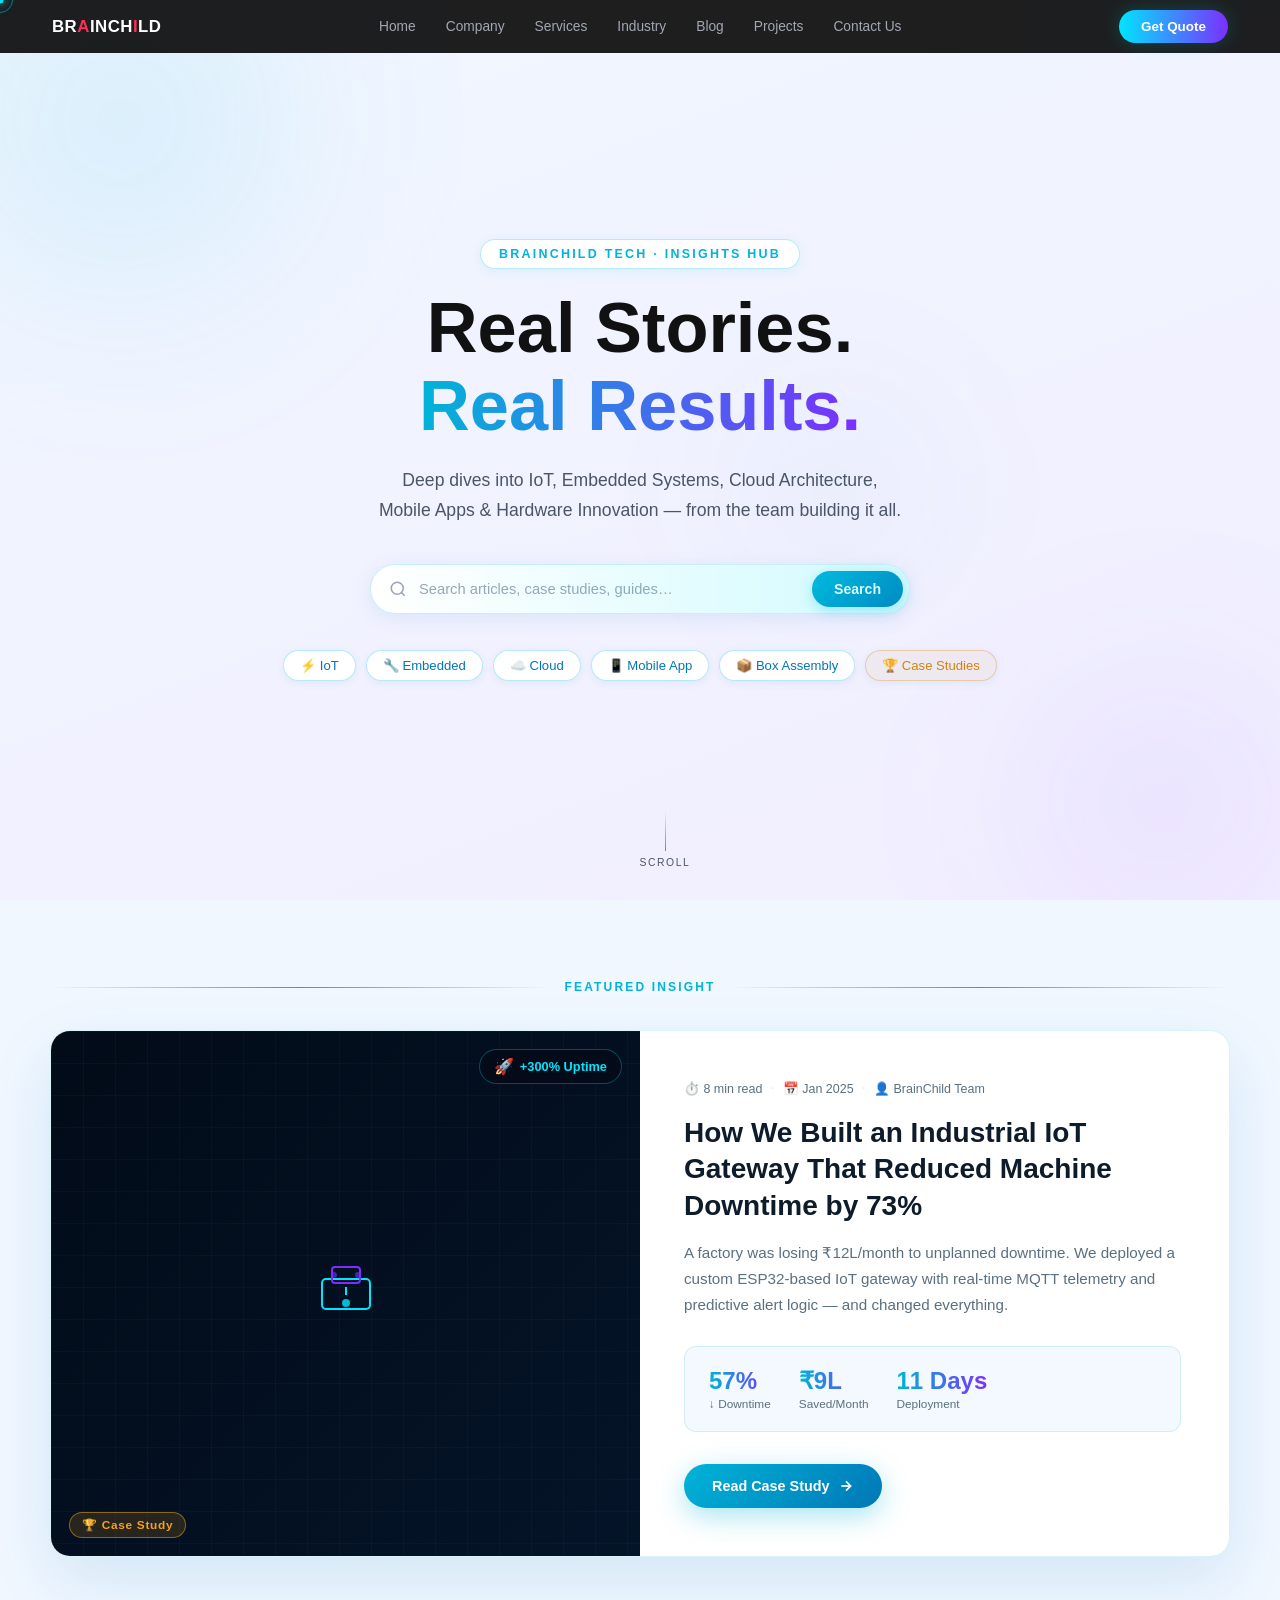
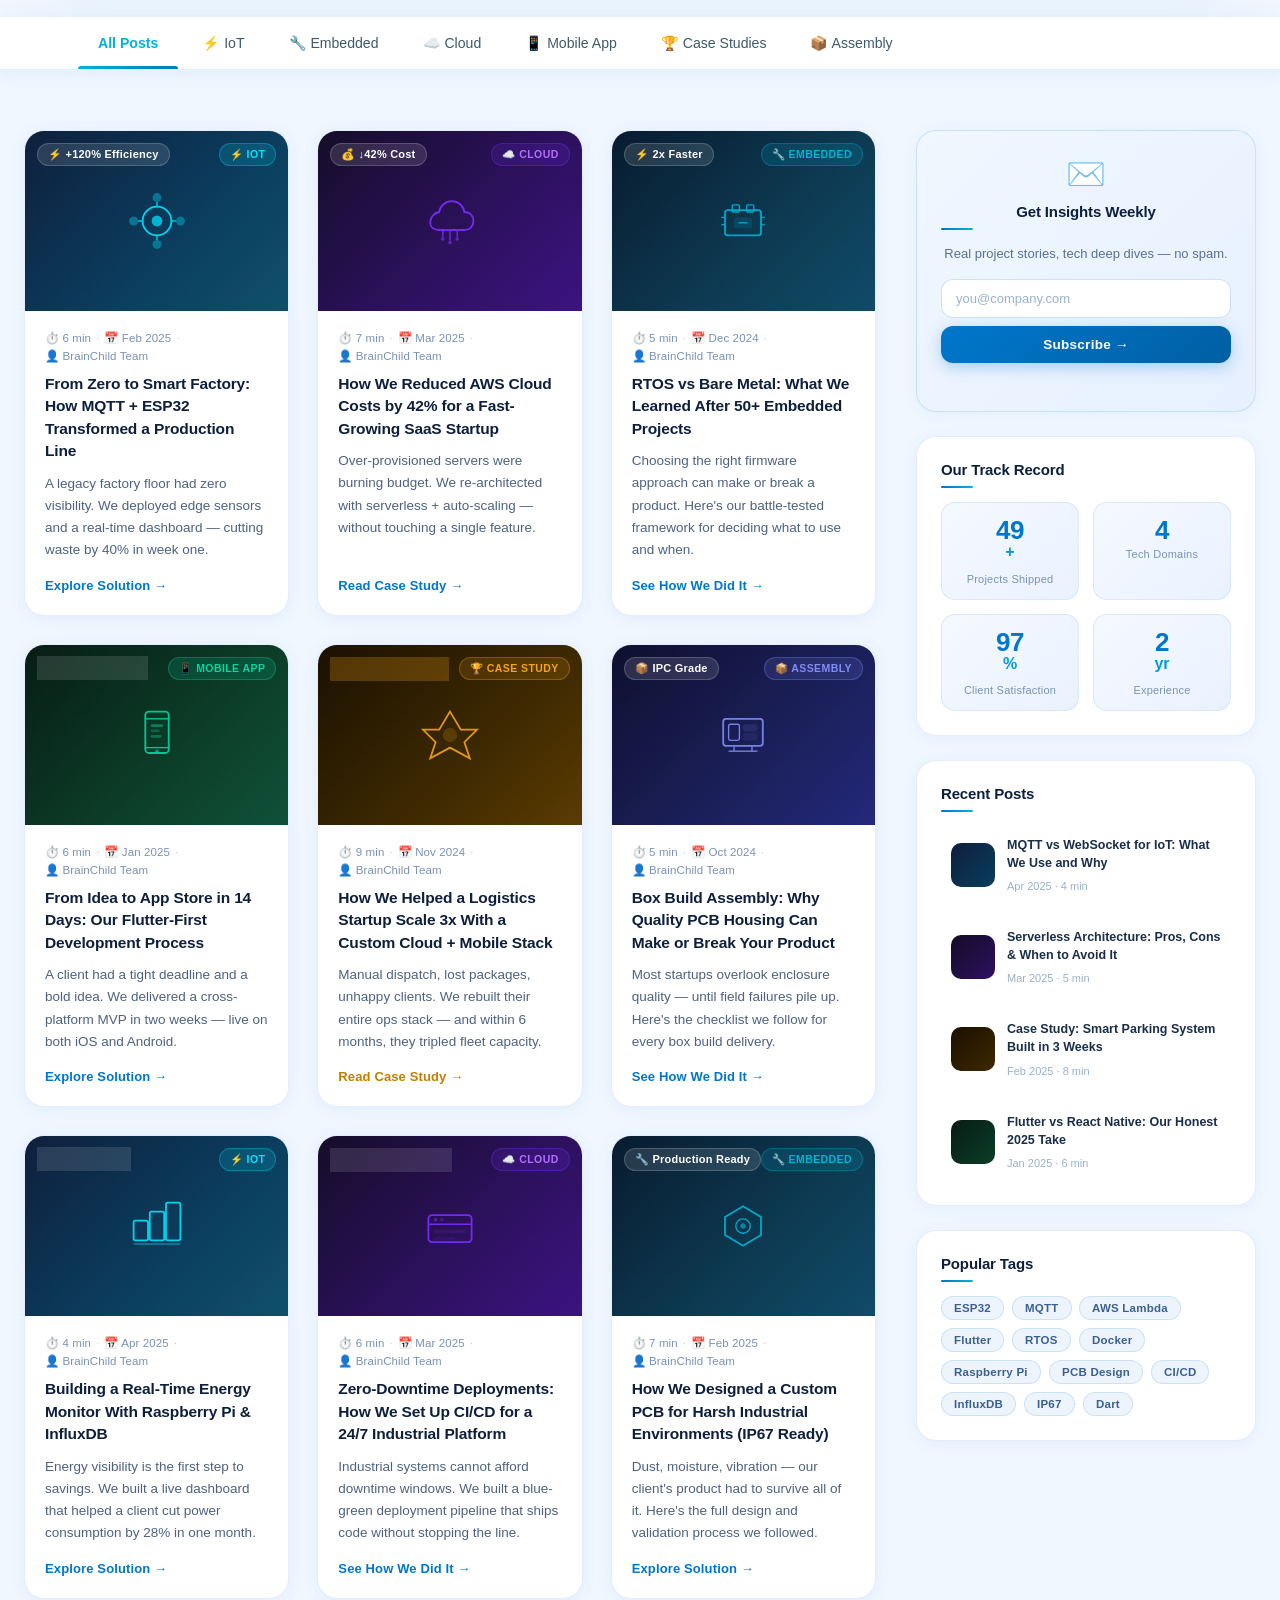
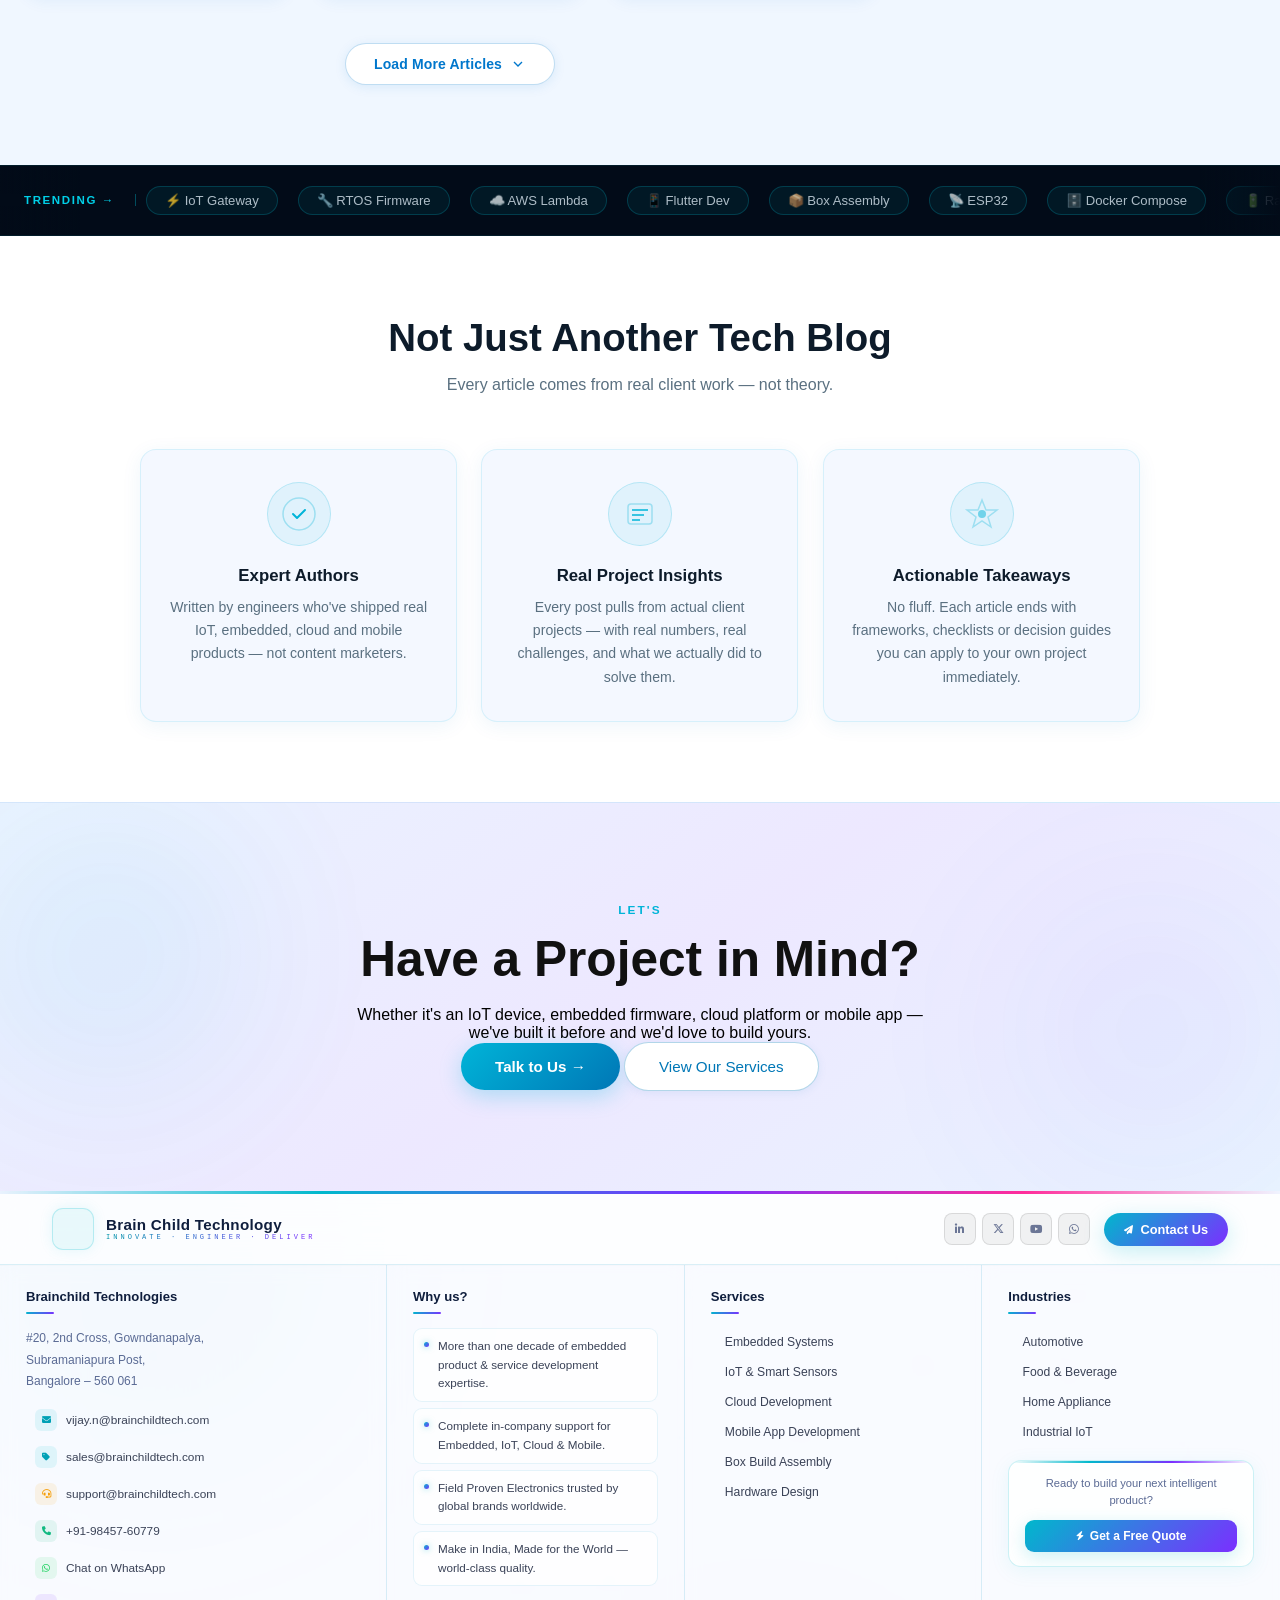
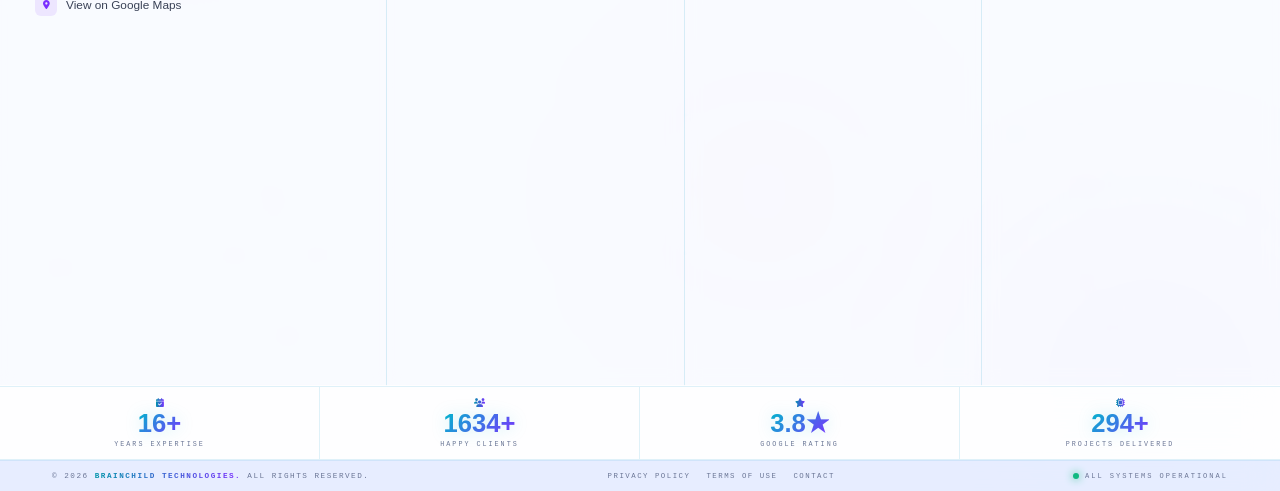
==== commit 61c8969c: "Update blog.html" ====
--- a/BlogUpdated/blog.html
+++ b/BlogUpdated/blog.html
@@ -733,8 +733,8 @@
   <script src="js/bcb-footer.js"></script>
   <script src="js/bcb-animations.js"></script>
 
-  <script src="/Combained/header.js"></script>
-  <script src="/Combained/footer.js"></script>
+  <script src="/header.js"></script>
+  <script src="/footer.js"></script>
 
 </body>
 </html>
